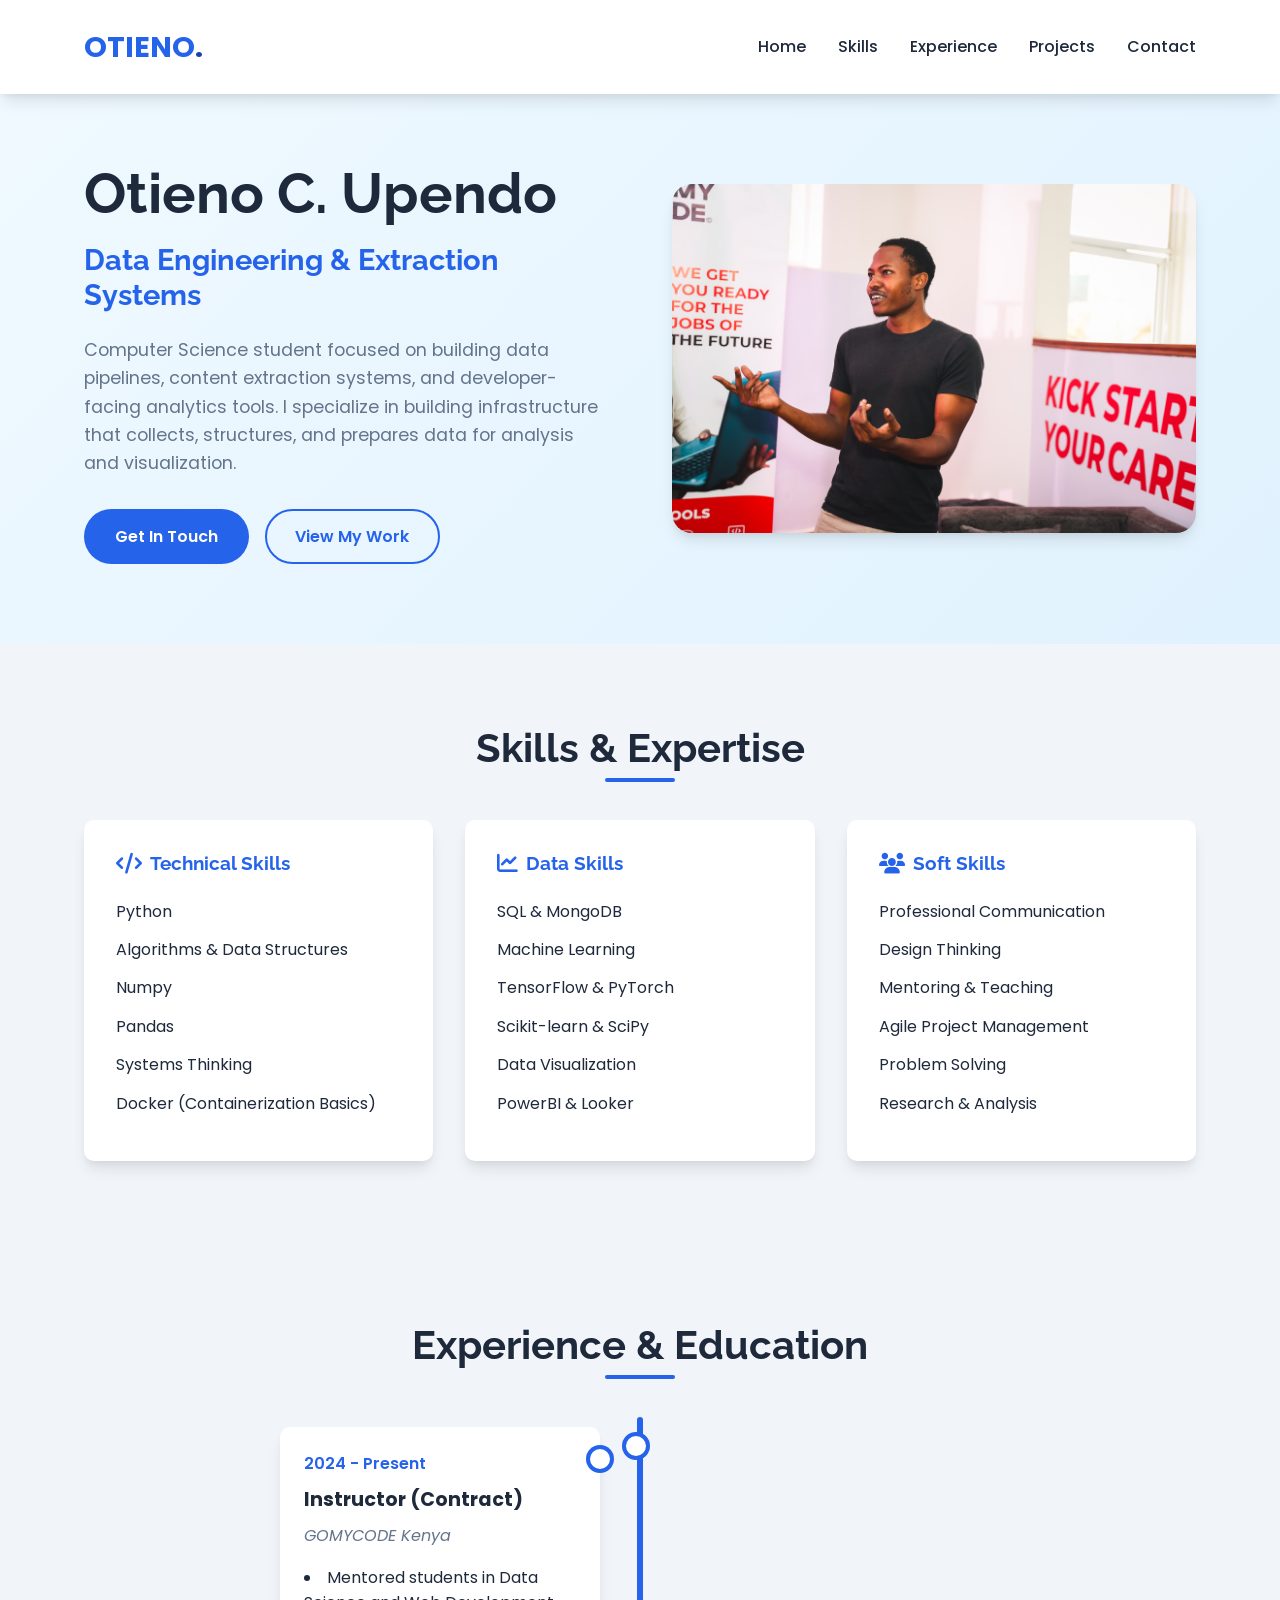
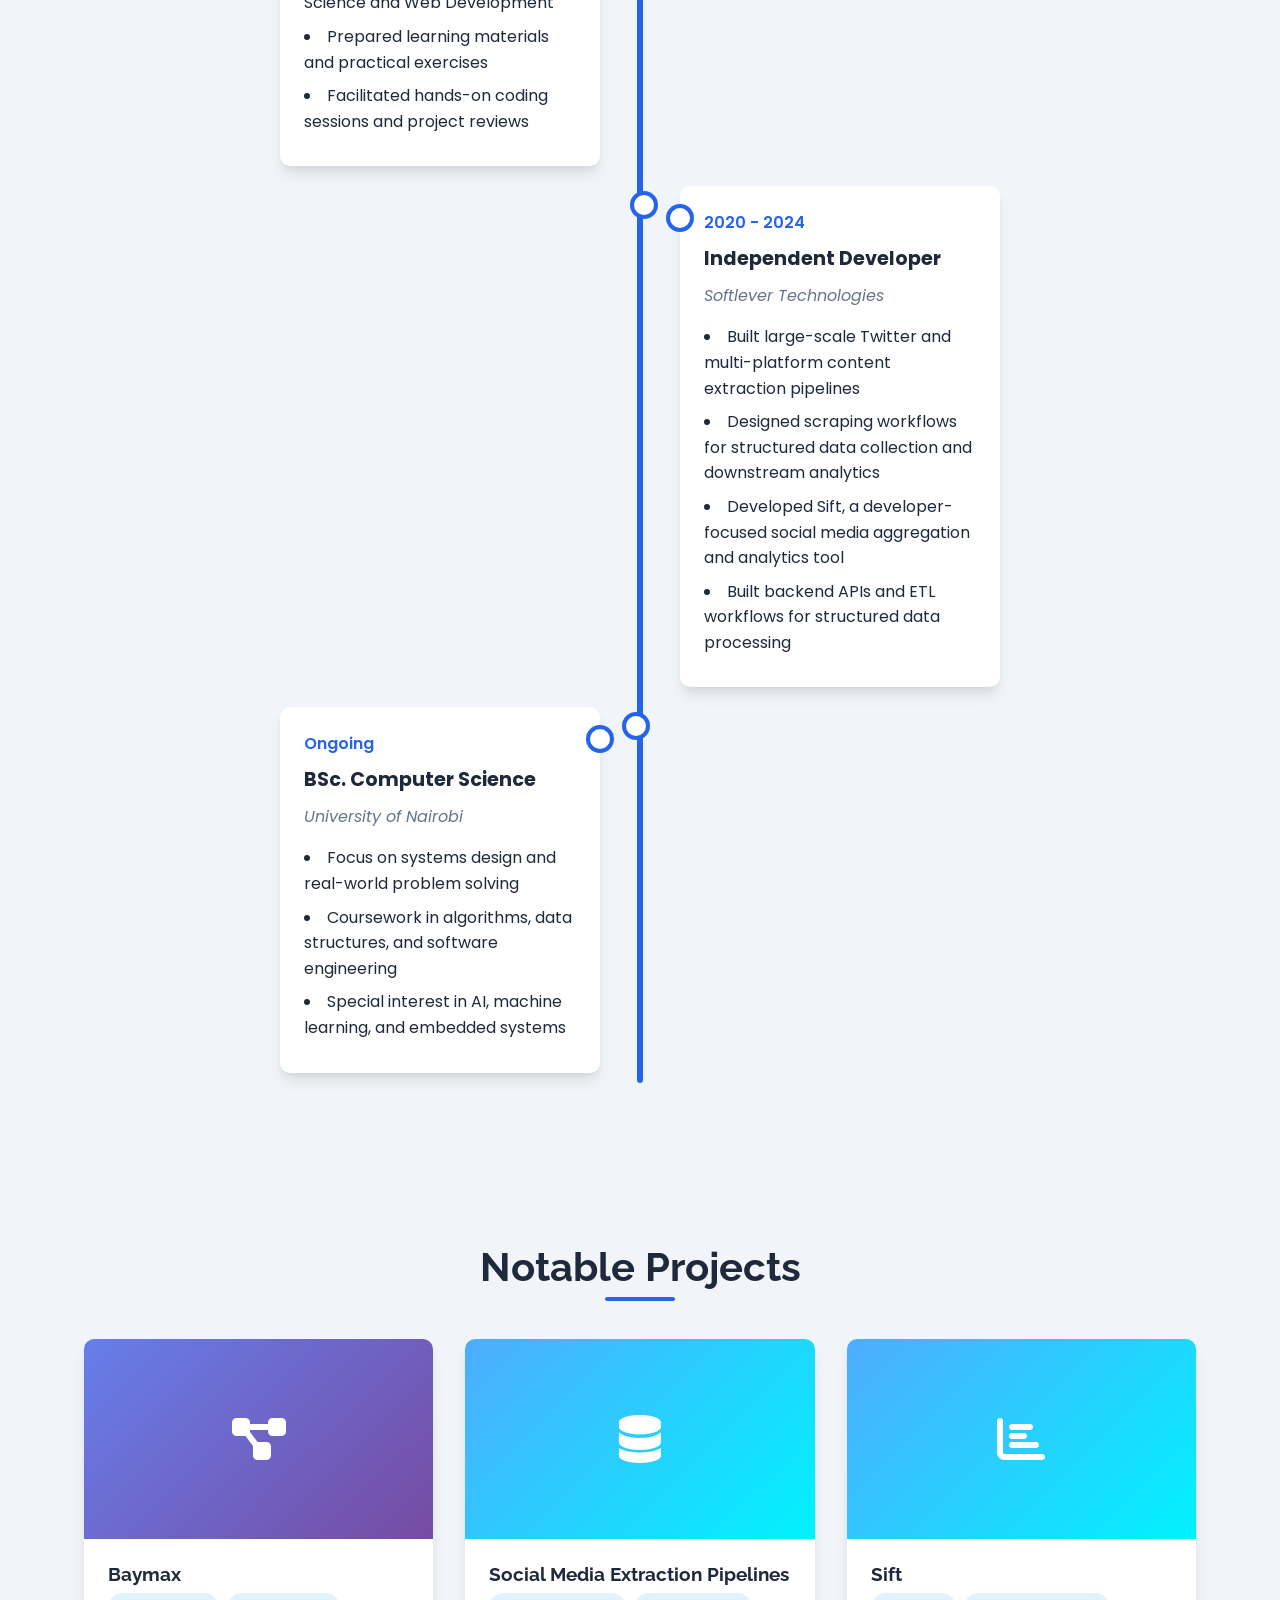
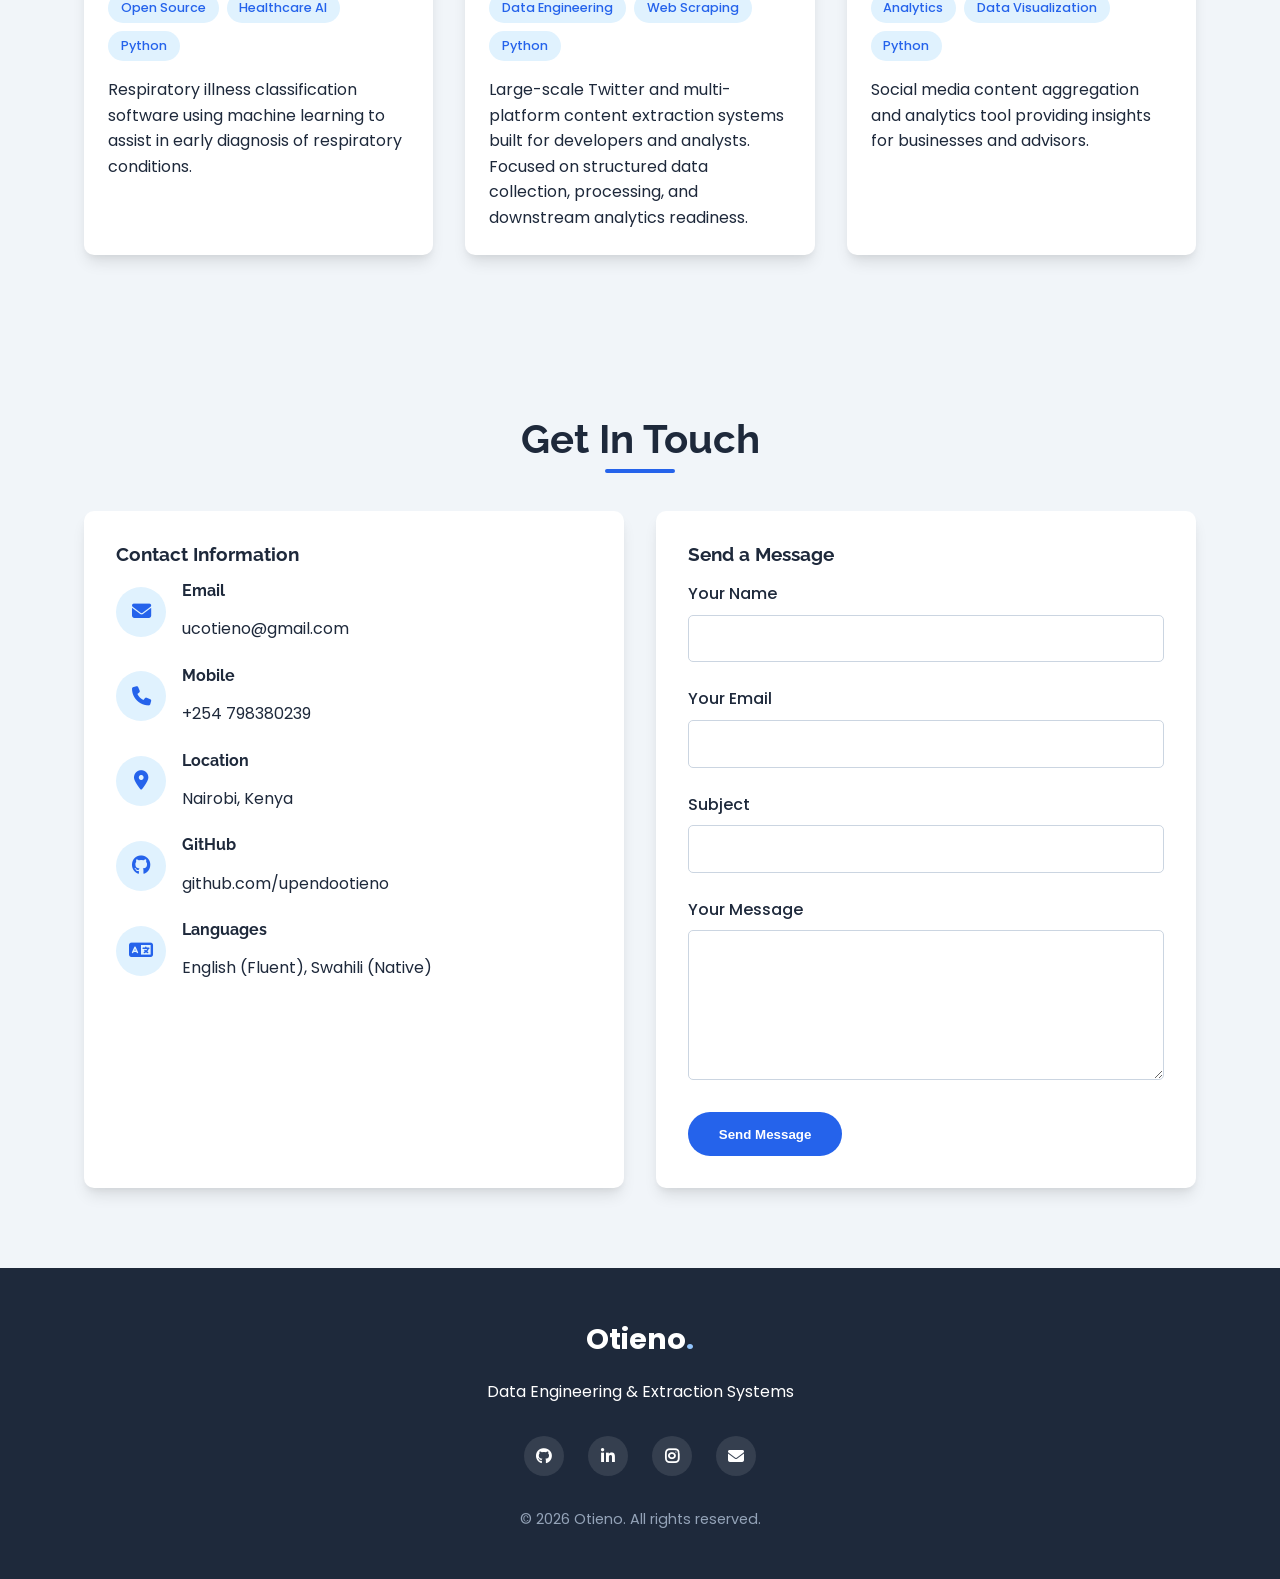
==== portfolio.html @ 55b4c1d8 "add social link, update experience" ====
<!DOCTYPE html>
<html lang="en">
<head>
    <meta charset="UTF-8">
    <meta name="viewport" content="width=device-width, initial-scale=1.0">
    <title>Otieno C. Upendo | Portfolio</title>
    <link rel="stylesheet" href="https://cdnjs.cloudflare.com/ajax/libs/font-awesome/6.4.0/css/all.min.css">
    <link href="https://fonts.googleapis.com/css2?family=Poppins:wght@300;400;500;600;700&family=Raleway:wght@400;500;700&display=swap" rel="stylesheet">
    <link rel="stylesheet" href="style.css">
</head>
<body>
    <!-- Header & Navigation -->
    <header>
        <div class="container">
            <nav>
                <div class="logo">OTIENO<span>.</span></div>
                <ul class="nav-links">
                    <li><a href="#home">Home</a></li>
                    <li><a href="#skills">Skills</a></li>
                    <li><a href="#experience">Experience</a></li>
                    <li><a href="#projects">Projects</a></li>
                    <li><a href="#contact">Contact</a></li>
                </ul>
                <button class="mobile-menu-btn">
                    <i class="fas fa-bars"></i>
                </button>
            </nav>
        </div>
    </header>

    <!-- Hero Section -->
    <section id="home" class="hero">
        <div class="container">
            <div class="hero-content">
                <div class="hero-text">
                    <h1>Otieno C. Upendo</h1>
                    <h2>Data Engineering & Extraction Systems</h2>
                    <p>
                    Computer Science student focused on building data pipelines, content extraction systems, and developer-facing analytics tools. 
                    I specialize in building infrastructure that collects, structures, and prepares data for analysis and visualization.
                    </p>
                    <div class="cta-buttons">
                        <a href="#contact" class="btn btn-primary">Get In Touch</a>
                        <a href="#projects" class="btn btn-outline">View My Work</a>
                    </div>
                </div>
                <div class="hero-image">
                    <!-- Placeholder for profile image - in a real site, you'd add your photo here -->
                    <img src="profile.jpg"/>
                </div>
                </div>
            </div>
        </div>
    </section>

    <!-- Skills Section -->
    <section id="skills" class="skills">
        <div class="container">
            <h2 class="section-title">Skills & Expertise</h2>
            <div class="skills-container">
                <div class="skill-category">
                    <h3><i class="fas fa-code"></i> Technical Skills</h3>
                    <ul class="skill-list">
                        <li>Python <div class="skill-bar"><div class="skill-progress" style="width: 95%"></div></div></li>
                        <li>Algorithms & Data Structures</li>
                        <li>Numpy</li>
                        <li>Pandas</li>
                        <li>Systems Thinking</li>
                        <li>Docker (Containerization Basics)</li>
                    </ul>
                </div>
                <div class="skill-category">
                    <h3><i class="fas fa-chart-line"></i> Data Skills</h3>
                    <ul class="skill-list">
                        <li>SQL & MongoDB <div class="skill-bar"><div class="skill-progress" style="width: 92%"></div></div></li>
                        <li>Machine Learning <div class="skill-bar"><div class="skill-progress" style="width: 88%"></div></div></li>
                        <li>TensorFlow & PyTorch <div class="skill-bar"><div class="skill-progress" style="width: 85%"></div></div></li>
                        <li>Scikit-learn & SciPy <div class="skill-bar"><div class="skill-progress" style="width: 90%"></div></div></li>
                        <li>Data Visualization <div class="skill-bar"><div class="skill-progress" style="width: 87%"></div></div></li>
                        <li>PowerBI & Looker <div class="skill-bar"><div class="skill-progress" style="width: 82%"></div></div></li>
                    </ul>
                </div>
                <div class="skill-category">
                    <h3><i class="fas fa-users"></i> Soft Skills</h3>
                    <ul class="skill-list">
                        <li>Professional Communication <div class="skill-bar"><div class="skill-progress" style="width: 95%"></div></div></li>
                        <li>Design Thinking <div class="skill-bar"><div class="skill-progress" style="width: 90%"></div></div></li>
                        <li>Mentoring & Teaching <div class="skill-bar"><div class="skill-progress" style="width: 94%"></div></div></li>
                        <li>Agile Project Management <div class="skill-bar"><div class="skill-progress" style="width: 88%"></div></div></li>
                        <li>Problem Solving <div class="skill-bar"><div class="skill-progress" style="width: 96%"></div></div></li>
                        <li>Research & Analysis <div class="skill-bar"><div class="skill-progress" style="width: 92%"></div></div></li>
                    </ul>
                </div>
            </div>
        </div>
    </section>

    <!-- Experience Section -->
    <section id="experience" class="experience">
        <div class="container">
            <h2 class="section-title">Experience & Education</h2>
            <div class="timeline">
                <div class="timeline-item">
                    <div class="timeline-content">
                        <div class="timeline-date">2024 - Present</div>
                        <div class="timeline-role">Instructor (Contract)</div>
                        <div class="timeline-company">GOMYCODE Kenya</div>
                        <ul class="timeline-description">
                            <li>Mentored students in Data Science and Web Development</li>
                            <li>Prepared learning materials and practical exercises</li>
                            <li>Facilitated hands-on coding sessions and project reviews</li>
                        </ul>
                    </div>
                </div>
                <div class="timeline-item">
                    <div class="timeline-content">
                        <div class="timeline-date">2020 - 2024</div>
                        <div class="timeline-role">Independent Developer</div>
                        <div class="timeline-company">Softlever Technologies</div>
                        <ul class="timeline-description">
                            <li>Built large-scale Twitter and multi-platform content extraction pipelines</li>
                            <li>Designed scraping workflows for structured data collection and downstream analytics</li>
                            <li>Developed Sift, a developer-focused social media aggregation and analytics tool</li>
                            <li>Built backend APIs and ETL workflows for structured data processing</li>
                        </ul>
                    </div>
                </div>
                <div class="timeline-item">
                    <div class="timeline-content">
                        <div class="timeline-date">Ongoing</div>
                        <div class="timeline-role">BSc. Computer Science</div>
                        <div class="timeline-company">University of Nairobi</div>
                        <ul class="timeline-description">
                            <li>Focus on systems design and real-world problem solving</li>
                            <li>Coursework in algorithms, data structures, and software engineering</li>
                            <li>Special interest in AI, machine learning, and embedded systems</li>
                        </ul>
                    </div>
                </div>
            </div>
        </div>
    </section>

    <!-- Projects Section -->
    <section id="projects" class="projects">
        <div class="container">
            <h2 class="section-title">Notable Projects</h2>
            <div class="projects-container">
                <div class="project-card">
                    <div class="project-image" style="background: linear-gradient(135deg, #667eea 0%, #764ba2 100%);">
                        <i class="fas fa-project-diagram"></i>
                    </div>
                    <div class="project-info">
                        <h3>Baymax</h3>
                        <div class="project-tags">
                            <span class="project-tag">Open Source</span>
                            <span class="project-tag">Healthcare AI</span>
                            <span class="project-tag">Python</span>
                        </div>
                        <p>Respiratory illness classification software using machine learning to assist in early diagnosis of respiratory conditions.</p>
                    </div>
                </div>
                <div class="project-card">
                    <div class="project-image" style="background: linear-gradient(135deg, #4facfe 0%, #00f2fe 100%);">
                        <i class="fas fa-database"></i>
                    </div>
                    <div class="project-info">
                        <h3>Social Media Extraction Pipelines</h3>
                        <div class="project-tags">
                            <span class="project-tag">Data Engineering</span>
                            <span class="project-tag">Web Scraping</span>
                            <span class="project-tag">Python</span>
                        </div>
                        <p>
                            Large-scale Twitter and multi-platform content extraction systems built for developers and analysts. 
                            Focused on structured data collection, processing, and downstream analytics readiness.
                        </p>
                    </div>
                </div>
                <div class="project-card">
                    <div class="project-image" style="background: linear-gradient(135deg, #4facfe 0%, #00f2fe 100%);">
                        <i class="fas fa-chart-bar"></i>
                    </div>
                    <div class="project-info">
                        <h3>Sift</h3>
                        <div class="project-tags">
                            <span class="project-tag">Analytics</span>
                            <span class="project-tag">Data Visualization</span>
                            <span class="project-tag">Python</span>
                        </div>
                        <p>Social media content aggregation and analytics tool providing insights for businesses and advisors.</p>
                    </div>
                </div>
            </div>
        </div>
    </section>

    <!-- Contact Section -->
    <section id="contact" class="contact">
        <div class="container">
            <h2 class="section-title">Get In Touch</h2>
            <div class="contact-container">
                <div class="contact-info">
                    <h3>Contact Information</h3>
                    <div class="contact-item">
                        <div class="contact-icon">
                            <i class="fas fa-envelope"></i>
                        </div>
                        <div>
                            <h4>Email</h4>
                            <p>ucotieno@gmail.com</p>
                        </div>
                    </div>
                    <div class="contact-item">
                        <div class="contact-icon">
                            <i class="fas fa-phone"></i>
                        </div>
                        <div>
                            <h4>Mobile</h4>
                            <p>+254 798380239</p>
                        </div>
                    </div>
                    <div class="contact-item">
                        <div class="contact-icon">
                            <i class="fas fa-map-marker-alt"></i>
                        </div>
                        <div>
                            <h4>Location</h4>
                            <p>Nairobi, Kenya</p>
                        </div>
                    </div>
                    <div class="contact-item">
                        <div class="contact-icon">
                            <i class="fab fa-github"></i>
                        </div>
                        <div>
                            <h4>GitHub</h4>
                            <p>github.com/upendootieno</p>
                        </div>
                    </div>
                    <div class="contact-item">
                        <div class="contact-icon">
                            <i class="fas fa-language"></i>
                        </div>
                        <div>
                            <h4>Languages</h4>
                            <p>English (Fluent), Swahili (Native)</p>
                        </div>
                    </div>
                </div>
                <div class="contact-form">
                    <h3>Send a Message</h3>
                    <form id="messageForm">
                        <div class="form-group">
                            <label for="name">Your Name</label>
                            <input type="text" id="name" required>
                        </div>
                        <div class="form-group">
                            <label for="email">Your Email</label>
                            <input type="email" id="email" required>
                        </div>
                        <div class="form-group">
                            <label for="subject">Subject</label>
                            <input type="text" id="subject" required>
                        </div>
                        <div class="form-group">
                            <label for="message">Your Message</label>
                            <textarea id="message" required></textarea>
                        </div>
                        <button type="submit" class="btn btn-primary">Send Message</button>
                    </form>
                </div>
            </div>
        </div>
    </section>

    <!-- Footer -->
    <footer>
        <div class="container">
            <div class="logo" style="color: white; margin-bottom: 1rem;">Otieno<span style="color: #93c5fd;">.</span></div>
            <p>Data Engineering & Extraction Systems</p>
            <div class="social-links">
                <a href="https://github.com/upendootieno" target="_blank"><i class="fab fa-github"></i></a>
                <a href="https://linkedin.com/in/ucotieno" target="_blank"><i class="fab fa-linkedin-in"></i></a>
                <a href="https://instagram.com/upotieno/" target="_blank"><i class="fas fa-brands fa-instagram"></i></a>
                <a href="mailto:ucotieno@gmail.com"><i class="fas fa-envelope"></i></a>
            </div>
            <p class="copyright">&copy; 2026 Otieno. All rights reserved.</p>
        </div>
    </footer>

    <script>
        // Mobile menu toggle
        const mobileMenuBtn = document.querySelector('.mobile-menu-btn');
        const navLinks = document.querySelector('.nav-links');
        
        mobileMenuBtn.addEventListener('click', () => {
            navLinks.classList.toggle('active');
            mobileMenuBtn.innerHTML = navLinks.classList.contains('active') 
                ? '<i class="fas fa-times"></i>' 
                : '<i class="fas fa-bars"></i>';
        });
        
        // Close mobile menu when clicking on a link
        document.querySelectorAll('.nav-links a').forEach(link => {
            link.addEventListener('click', () => {
                navLinks.classList.remove('active');
                mobileMenuBtn.innerHTML = '<i class="fas fa-bars"></i>';
            });
        });
        
        // Form submission handling
        const messageForm = document.getElementById('messageForm');
        messageForm.addEventListener('submit', function(e) {
            e.preventDefault();
            
            // Get form values
            const name = document.getElementById('name').value;
            const email = document.getElementById('email').value;
            const subject = document.getElementById('subject').value;
            const message = document.getElementById('message').value;
            
            // In a real implementation, you would send this data to a server
            // For demo purposes, we'll just show an alert
            alert(`Thank you, ${name}! Your message has been received. I'll get back to you at ${email} as soon as possible.`);
            
            // Reset form
            messageForm.reset();
        });
        
        // Smooth scrolling for anchor links
        document.querySelectorAll('a[href^="#"]').forEach(anchor => {
            anchor.addEventListener('click', function(e) {
                e.preventDefault();
                
                const targetId = this.getAttribute('href');
                if(targetId === '#') return;
                
                const targetElement = document.querySelector(targetId);
                if(targetElement) {
                    window.scrollTo({
                        top: targetElement.offsetTop - 80,
                        behavior: 'smooth'
                    });
                }
            });
        });
        
        // Add active class to nav links based on scroll position
        window.addEventListener('scroll', () => {
            const sections = document.querySelectorAll('section');
            const navLinks = document.querySelectorAll('.nav-links a');
            
            let current = '';
            sections.forEach(section => {
                const sectionTop = section.offsetTop;
                const sectionHeight = section.clientHeight;
                if(scrollY >= (sectionTop - 100)) {
                    current = section.getAttribute('id');
                }
            });
            
            navLinks.forEach(link => {
                link.classList.remove('active');
                if(link.getAttribute('href') === `#${current}`) {
                    link.classList.add('active');
                }
            });
        });
        
        // Skill bars animation on scroll
        const skillBars = document.querySelectorAll('.skill-progress');
        
        const animateSkillBars = () => {
            skillBars.forEach(bar => {
                const width = bar.style.width;
                bar.style.width = '0';
                
                setTimeout(() => {
                    bar.style.transition = 'width 1.5s ease-in-out';
                    bar.style.width = width;
                }, 200);
            });
        };
        
        // Intersection Observer for skill bars animation
        const skillsSection = document.querySelector('.skills');
        const observerOptions = {
            threshold: 0.3
        };
        
        const observer = new IntersectionObserver((entries) => {
            entries.forEach(entry => {
                if(entry.isIntersecting) {
                    animateSkillBars();
                    observer.unobserve(entry.target);
                }
            });
        }, observerOptions);
        
        if(skillsSection) {
            observer.observe(skillsSection);
        }
    </script>
</body>
</html>
---- style.css ----
:root {
            --primary-color: #2563eb;
            --secondary-color: #1e40af;
            --accent-color: #3b82f6;
            --dark-color: #1e293b;
            --light-color: #f8fafc;
            --gray-color: #64748b;
            --success-color: #10b981;
            --shadow: 0 10px 15px -3px rgba(0, 0, 0, 0.1), 0 4px 6px -2px rgba(0, 0, 0, 0.05);
            --transition: all 0.3s ease;
        }
        
        * {
            margin: 0;
            padding: 0;
            box-sizing: border-box;
        }
        
        html {
            scroll-behavior: smooth;
        }
        
        body {
            font-family: 'Poppins', sans-serif;
            line-height: 1.6;
            color: var(--dark-color);
            background-color: #f1f5f9;
        }
        
        h1, h2, h3, h4 {
            font-family: 'Raleway', sans-serif;
            font-weight: 700;
            line-height: 1.2;
            margin-bottom: 1rem;
        }
        
        .container {
            width: 90%;
            max-width: 1200px;
            margin: 0 auto;
            padding: 0 20px;
        }
        
        /* Header & Navigation */
        header {
            background-color: white;
            box-shadow: var(--shadow);
            position: fixed;
            width: 100%;
            top: 0;
            z-index: 1000;
        }
        
        nav {
            display: flex;
            justify-content: space-between;
            align-items: center;
            padding: 1.5rem 0;
        }
        
        .logo {
            font-size: 1.8rem;
            font-weight: 700;
            color: var(--primary-color);
        }
        
        .logo span {
            color: var(--secondary-color);
        }
        
        .nav-links {
            display: flex;
            list-style: none;
        }
        
        .nav-links li {
            margin-left: 2rem;
        }
        
        .nav-links a {
            text-decoration: none;
            color: var(--dark-color);
            font-weight: 500;
            transition: var(--transition);
            position: relative;
        }
        
        .nav-links a:hover {
            color: var(--primary-color);
        }
        
        .nav-links a::after {
            content: '';
            position: absolute;
            width: 0;
            height: 2px;
            background: var(--primary-color);
            left: 0;
            bottom: -5px;
            transition: var(--transition);
        }
        
        .nav-links a:hover::after {
            width: 100%;
        }
        
        .mobile-menu-btn {
            display: none;
            font-size: 1.5rem;
            background: none;
            border: none;
            color: var(--dark-color);
            cursor: pointer;
        }
        
        /* Hero Section */
        .hero {
            padding: 10rem 0 5rem;
            background: linear-gradient(135deg, #f0f9ff 0%, #e0f2fe 100%);
            overflow: hidden;
        }
        
        .hero-content {
            display: grid;
            grid-template-columns: 1fr 1fr;
            gap: 4rem;
            align-items: center;
        }
        
        .hero-text h1 {
            font-size: 3.5rem;
            margin-bottom: 1rem;
            color: var(--dark-color);
        }
        
        .hero-text h2 {
            font-size: 1.8rem;
            color: var(--primary-color);
            margin-bottom: 1.5rem;
        }
        
        .hero-text p {
            font-size: 1.1rem;
            color: var(--gray-color);
            margin-bottom: 2rem;
        }
        
        .hero-image {
            position: relative;
        }
        
        .hero-image img {
            width: 100%;
            border-radius: 20px;
            box-shadow: var(--shadow);
        }
        
        .cta-buttons {
            display: flex;
            gap: 1rem;
            margin-top: 2rem;
        }
        
        .btn {
            display: inline-block;
            padding: 0.8rem 1.8rem;
            border-radius: 50px;
            font-weight: 600;
            text-decoration: none;
            transition: var(--transition);
            border: 2px solid transparent;
            cursor: pointer;
        }
        
        .btn-primary {
            background-color: var(--primary-color);
            color: white;
        }
        
        .btn-primary:hover {
            background-color: var(--secondary-color);
            transform: translateY(-3px);
            box-shadow: var(--shadow);
        }
        
        .btn-outline {
            background-color: transparent;
            color: var(--primary-color);
            border-color: var(--primary-color);
        }
        
        .btn-outline:hover {
            background-color: var(--primary-color);
            color: white;
            transform: translateY(-3px);
            box-shadow: var(--shadow);
        }
        
        /* Sections */
        section {
            padding: 5rem 0;
        }
        
        .section-title {
            text-align: center;
            margin-bottom: 3rem;
            font-size: 2.5rem;
            color: var(--dark-color);
            position: relative;
        }
        
        .section-title::after {
            content: '';
            position: absolute;
            width: 70px;
            height: 4px;
            background: var(--primary-color);
            bottom: -10px;
            left: 50%;
            transform: translateX(-50%);
            border-radius: 2px;
        }
        
        /* Skills Section */
        .skills-container {
            display: grid;
            grid-template-columns: repeat(auto-fill, minmax(300px, 1fr));
            gap: 2rem;
        }
        
        .skill-category {
            background-color: white;
            border-radius: 10px;
            padding: 2rem;
            box-shadow: var(--shadow);
            transition: var(--transition);
        }
        
        .skill-category:hover {
            transform: translateY(-10px);
        }
        
        .skill-category h3 {
            color: var(--primary-color);
            margin-bottom: 1.5rem;
            display: flex;
            align-items: center;
            gap: 0.5rem;
        }
        
        .skill-category h3 i {
            font-size: 1.3rem;
        }
        
        .skill-list {
            list-style: none;
        }
        
        .skill-list li {
            margin-bottom: 0.8rem;
            display: flex;
            align-items: center;
            gap: 0.5rem;
        }
        
        .skill-list li i {
            color: var(--success-color);
        }
        
        .skill-bar {
            height: 8px;
            background-color: #e2e8f0;
            border-radius: 4px;
            margin-top: 0.3rem;
            overflow: hidden;
        }
        
        .skill-progress {
            height: 100%;
            background-color: var(--primary-color);
            border-radius: 4px;
        }
        
        /* Experience & Education */
        .timeline {
            position: relative;
            max-width: 800px;
            margin: 0 auto;
        }
        
        .timeline::after {
            content: '';
            position: absolute;
            width: 6px;
            background-color: var(--primary-color);
            top: 0;
            bottom: 0;
            left: 50%;
            margin-left: -3px;
            border-radius: 3px;
        }
        
        .timeline-item {
            padding: 10px 40px;
            position: relative;
            width: 50%;
            box-sizing: border-box;
        }
        
        .timeline-item:nth-child(odd) {
            left: 0;
        }
        
        .timeline-item:nth-child(even) {
            left: 50%;
        }
        
        .timeline-content {
            padding: 1.5rem;
            background-color: white;
            border-radius: 10px;
            box-shadow: var(--shadow);
            position: relative;
        }
        
        .timeline-content::after {
            content: '';
            position: absolute;
            width: 20px;
            height: 20px;
            right: -10px;
            background-color: white;
            top: 22px;
            border-radius: 50%;
            z-index: 1;
            box-shadow: 0 0 0 4px var(--primary-color);
        }
        
        .timeline-item:nth-child(even) .timeline-content::after {
            left: -10px;
            right: auto;
        }
        
        .timeline-item::after {
            content: '';
            position: absolute;
            width: 20px;
            height: 20px;
            background-color: white;
            border: 4px solid var(--primary-color);
            border-radius: 50%;
            top: 15px;
            z-index: 1;
        }
        
        .timeline-item:nth-child(odd)::after {
            right: -10px;
        }
        
        .timeline-item:nth-child(even)::after {
            left: -10px;
        }
        
        .timeline-date {
            font-weight: 600;
            color: var(--primary-color);
            margin-bottom: 0.5rem;
        }
        
        .timeline-role {
            font-weight: 700;
            font-size: 1.2rem;
            margin-bottom: 0.5rem;
        }
        
        .timeline-company {
            color: var(--gray-color);
            margin-bottom: 1rem;
            font-style: italic;
        }
        
        .timeline-description {
            list-style-position: inside;
        }
        
        .timeline-description li {
            margin-bottom: 0.5rem;
        }
        
        /* Projects Section */
        .projects-container {
            display: grid;
            grid-template-columns: repeat(auto-fill, minmax(300px, 1fr));
            gap: 2rem;
        }
        
        .project-card {
            background-color: white;
            border-radius: 10px;
            overflow: hidden;
            box-shadow: var(--shadow);
            transition: var(--transition);
        }
        
        .project-card:hover {
            transform: translateY(-10px);
        }
        
        .project-image {
            height: 200px;
            background-color: var(--primary-color);
            display: flex;
            align-items: center;
            justify-content: center;
            color: white;
            font-size: 3rem;
        }
        
        .project-info {
            padding: 1.5rem;
        }
        
        .project-info h3 {
            color: var(--dark-color);
            margin-bottom: 0.5rem;
        }
        
        .project-tags {
            display: flex;
            flex-wrap: wrap;
            gap: 0.5rem;
            margin-bottom: 1rem;
        }
        
        .project-tag {
            background-color: #e0f2fe;
            color: var(--primary-color);
            padding: 0.3rem 0.8rem;
            border-radius: 20px;
            font-size: 0.8rem;
            font-weight: 500;
        }
        
        /* Contact Section */
        .contact-container {
            display: grid;
            grid-template-columns: repeat(auto-fit, minmax(250px, 1fr));
            gap: 2rem;
        }
        
        .contact-info {
            background-color: white;
            border-radius: 10px;
            padding: 2rem;
            box-shadow: var(--shadow);
        }
        
        .contact-item {
            display: flex;
            align-items: center;
            gap: 1rem;
            margin-bottom: 1.5rem;
        }
        
        .contact-icon {
            width: 50px;
            height: 50px;
            background-color: #e0f2fe;
            border-radius: 50%;
            display: flex;
            align-items: center;
            justify-content: center;
            color: var(--primary-color);
            font-size: 1.2rem;
        }
        
        .contact-form {
            background-color: white;
            border-radius: 10px;
            padding: 2rem;
            box-shadow: var(--shadow);
        }
        
        .form-group {
            margin-bottom: 1.5rem;
        }
        
        .form-group label {
            display: block;
            margin-bottom: 0.5rem;
            font-weight: 500;
        }
        
        .form-group input, .form-group textarea {
            width: 100%;
            padding: 0.8rem;
            border: 1px solid #cbd5e1;
            border-radius: 5px;
            font-family: 'Poppins', sans-serif;
        }
        
        .form-group textarea {
            min-height: 150px;
            resize: vertical;
        }
        
        /* Footer */
        footer {
            background-color: var(--dark-color);
            color: white;
            padding: 3rem 0;
            text-align: center;
        }
        
        .social-links {
            display: flex;
            justify-content: center;
            gap: 1.5rem;
            margin: 2rem 0;
        }
        
        .social-links a {
            display: flex;
            align-items: center;
            justify-content: center;
            width: 40px;
            height: 40px;
            background-color: rgba(255, 255, 255, 0.1);
            border-radius: 50%;
            color: white;
            text-decoration: none;
            transition: var(--transition);
        }
        
        .social-links a:hover {
            background-color: var(--primary-color);
            transform: translateY(-3px);
        }
        
        .copyright {
            color: #94a3b8;
            font-size: 0.9rem;
        }
        
        /* Responsive Design */
        @media (max-width: 992px) {
            .hero-content {
                grid-template-columns: 1fr;
                text-align: center;
            }
            
            .hero-text h1 {
                font-size: 2.8rem;
            }
            
            .timeline::after {
                left: 31px;
            }
            
            .timeline-item {
                width: 100%;
                padding-left: 70px;
                padding-right: 25px;
            }
            
            .timeline-item:nth-child(even) {
                left: 0;
            }
            
            .timeline-item::after {
                left: 20px;
            }
            
            .timeline-item:nth-child(odd)::after, 
            .timeline-item:nth-child(even)::after {
                left: 20px;
            }
            
            .timeline-content::after {
                left: -10px;
                right: auto;
            }
        }
        
        @media (max-width: 768px) {
            .nav-links {
                position: fixed;
                top: 70px;
                left: -100%;
                width: 100%;
                flex-direction: column;
                background-color: white;
                text-align: center;
                transition: var(--transition);
                box-shadow: var(--shadow);
                padding: 2rem 0;
            }
            
            .nav-links.active {
                left: 0;
            }
            
            .nav-links li {
                margin: 1rem 0;
            }
            
            .mobile-menu-btn {
                display: block;
            }
            
            .hero-text h1 {
                font-size: 2.2rem;
            }
            
            .hero-text h2 {
                font-size: 1.5rem;
            }
            
            .section-title {
                font-size: 2rem;
            }
            
            .cta-buttons {
                flex-direction: column;
                align-items: center;
            }
            
            .btn {
                width: 100%;
                max-width: 250px;
                text-align: center;
            }
        }
        
        @media (max-width: 576px) {
            .hero {
                padding: 8rem 0 3rem;
            }
            
            section {
                padding: 3rem 0;
            }
        }
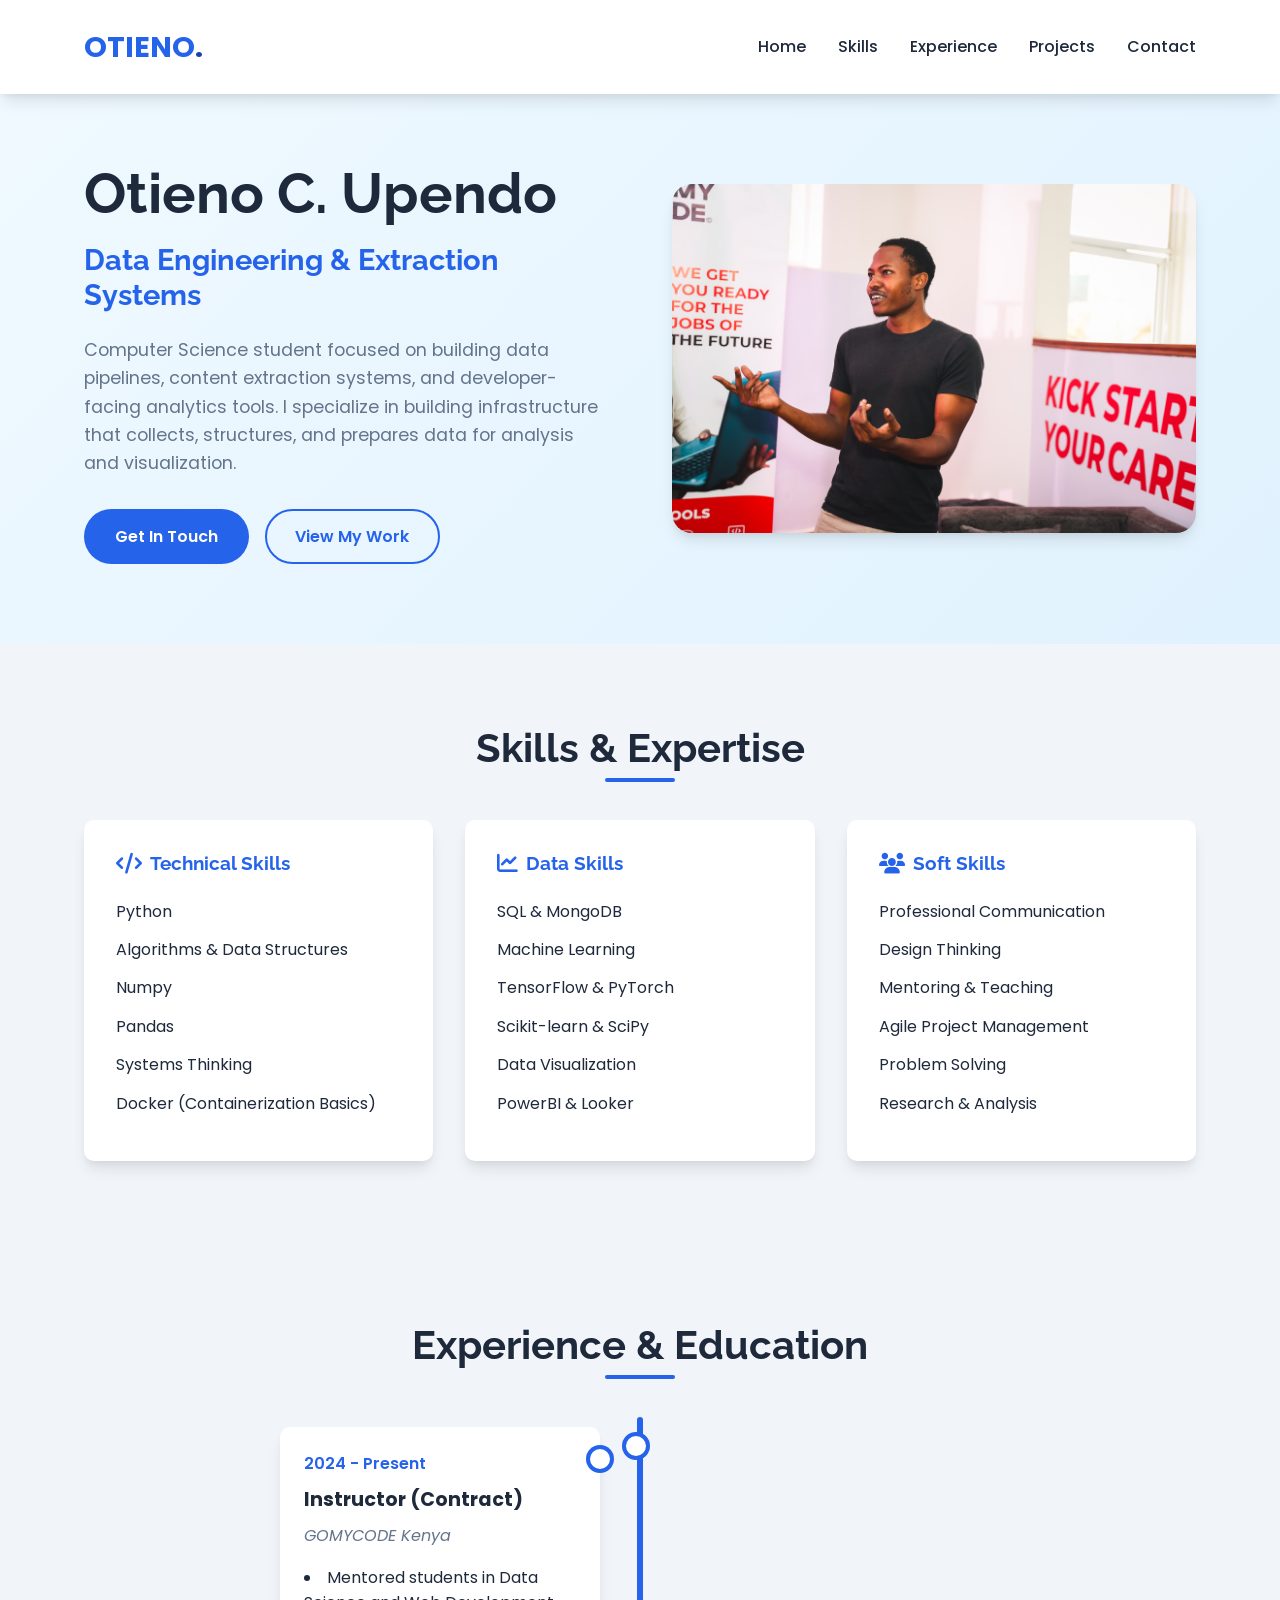
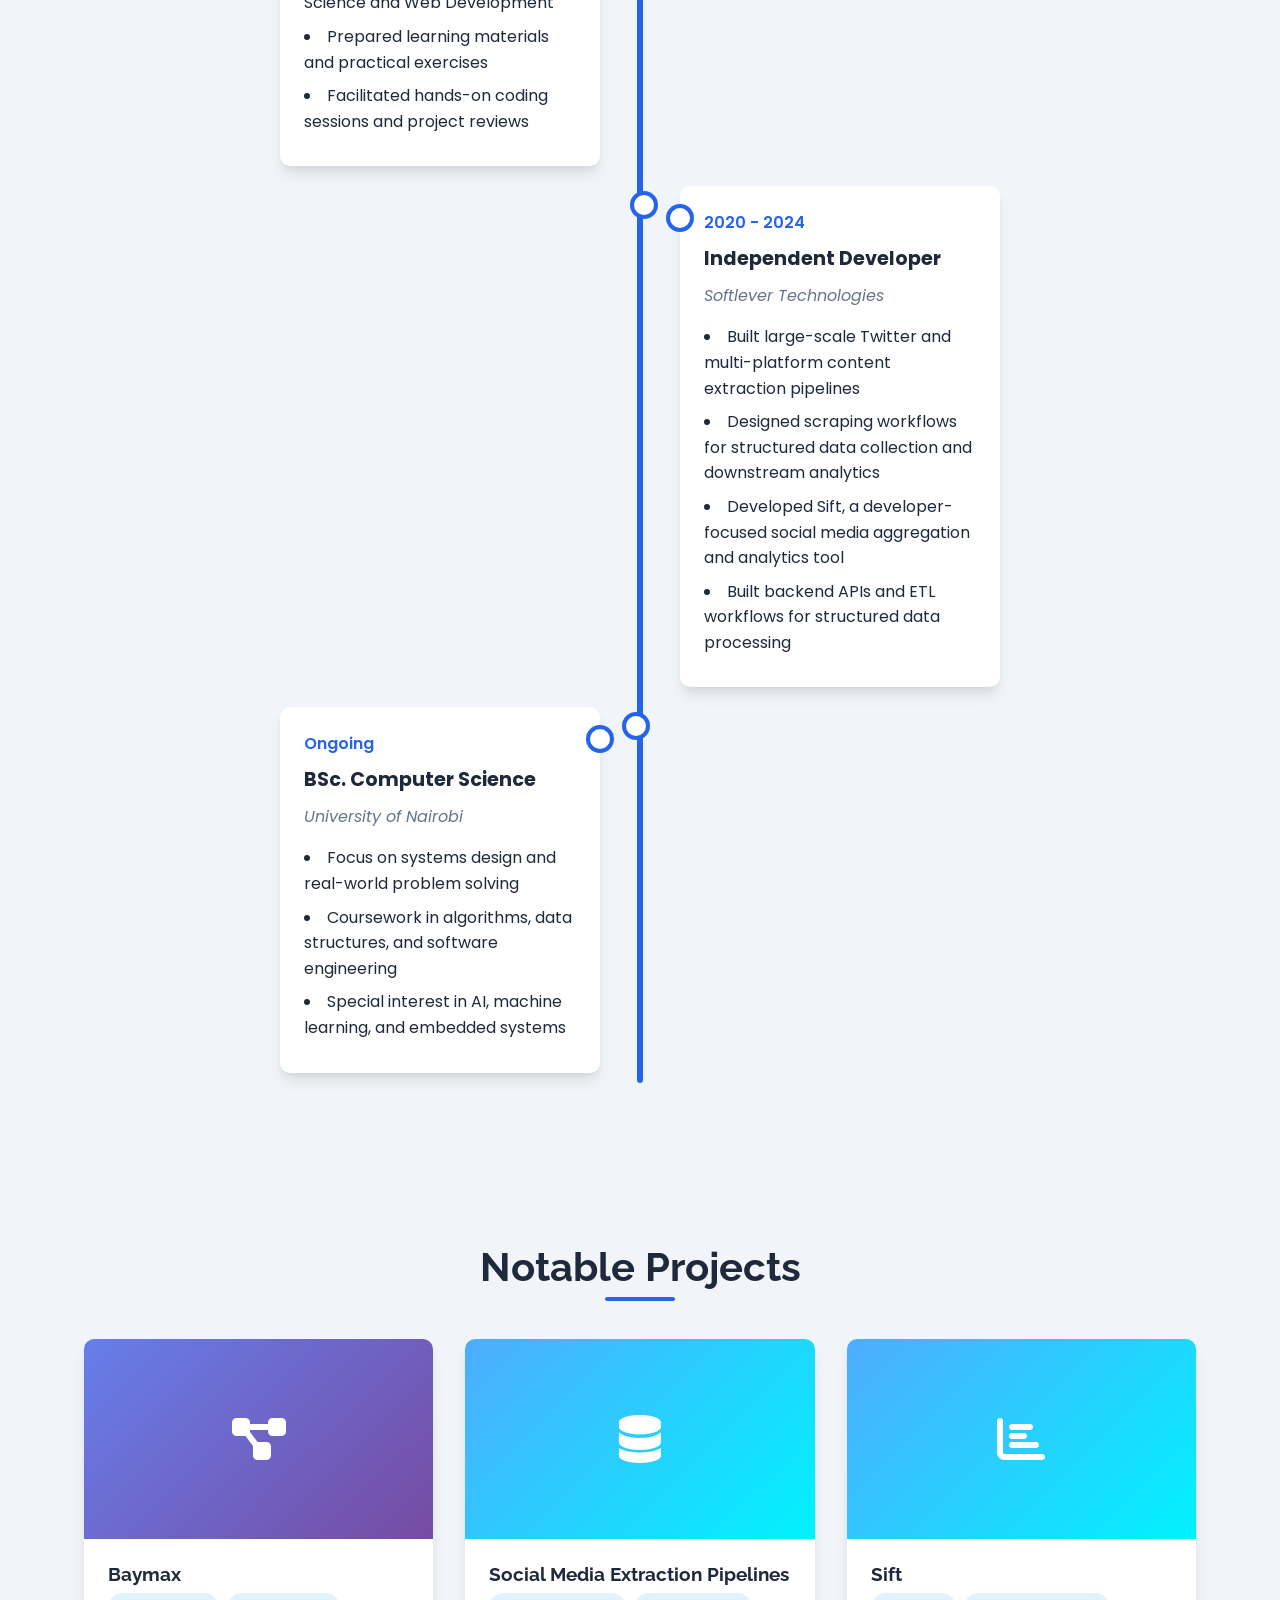
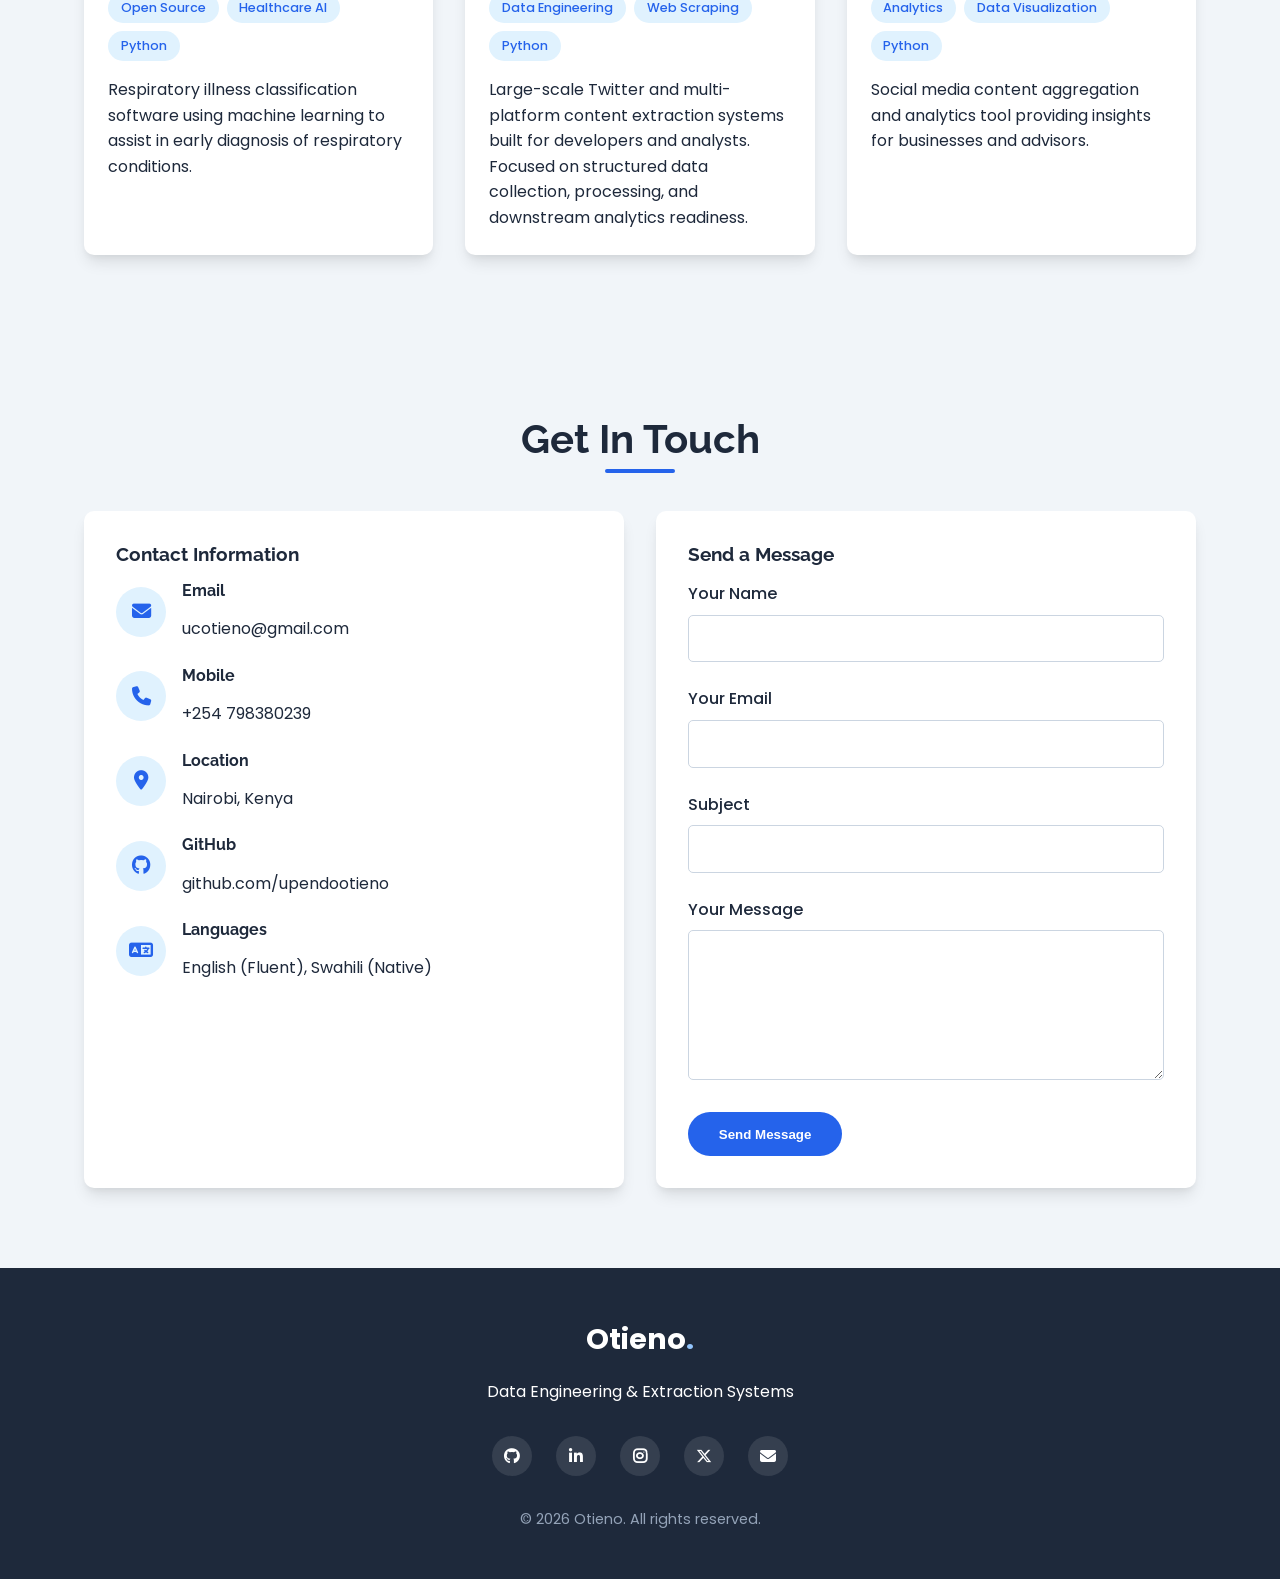
==== commit 13471720: "add X icon" ====
--- a/portfolio.html
+++ b/portfolio.html
@@ -283,6 +283,7 @@
                 <a href="https://github.com/upendootieno" target="_blank"><i class="fab fa-github"></i></a>
                 <a href="https://linkedin.com/in/ucotieno" target="_blank"><i class="fab fa-linkedin-in"></i></a>
                 <a href="https://instagram.com/upotieno/" target="_blank"><i class="fas fa-brands fa-instagram"></i></a>
+                <a href="https://x.com/ucotieno" target="_blank"><i class="fa-brands fa-x-twitter"></i></a>
                 <a href="mailto:ucotieno@gmail.com"><i class="fas fa-envelope"></i></a>
             </div>
             <p class="copyright">&copy; 2026 Otieno. All rights reserved.</p>
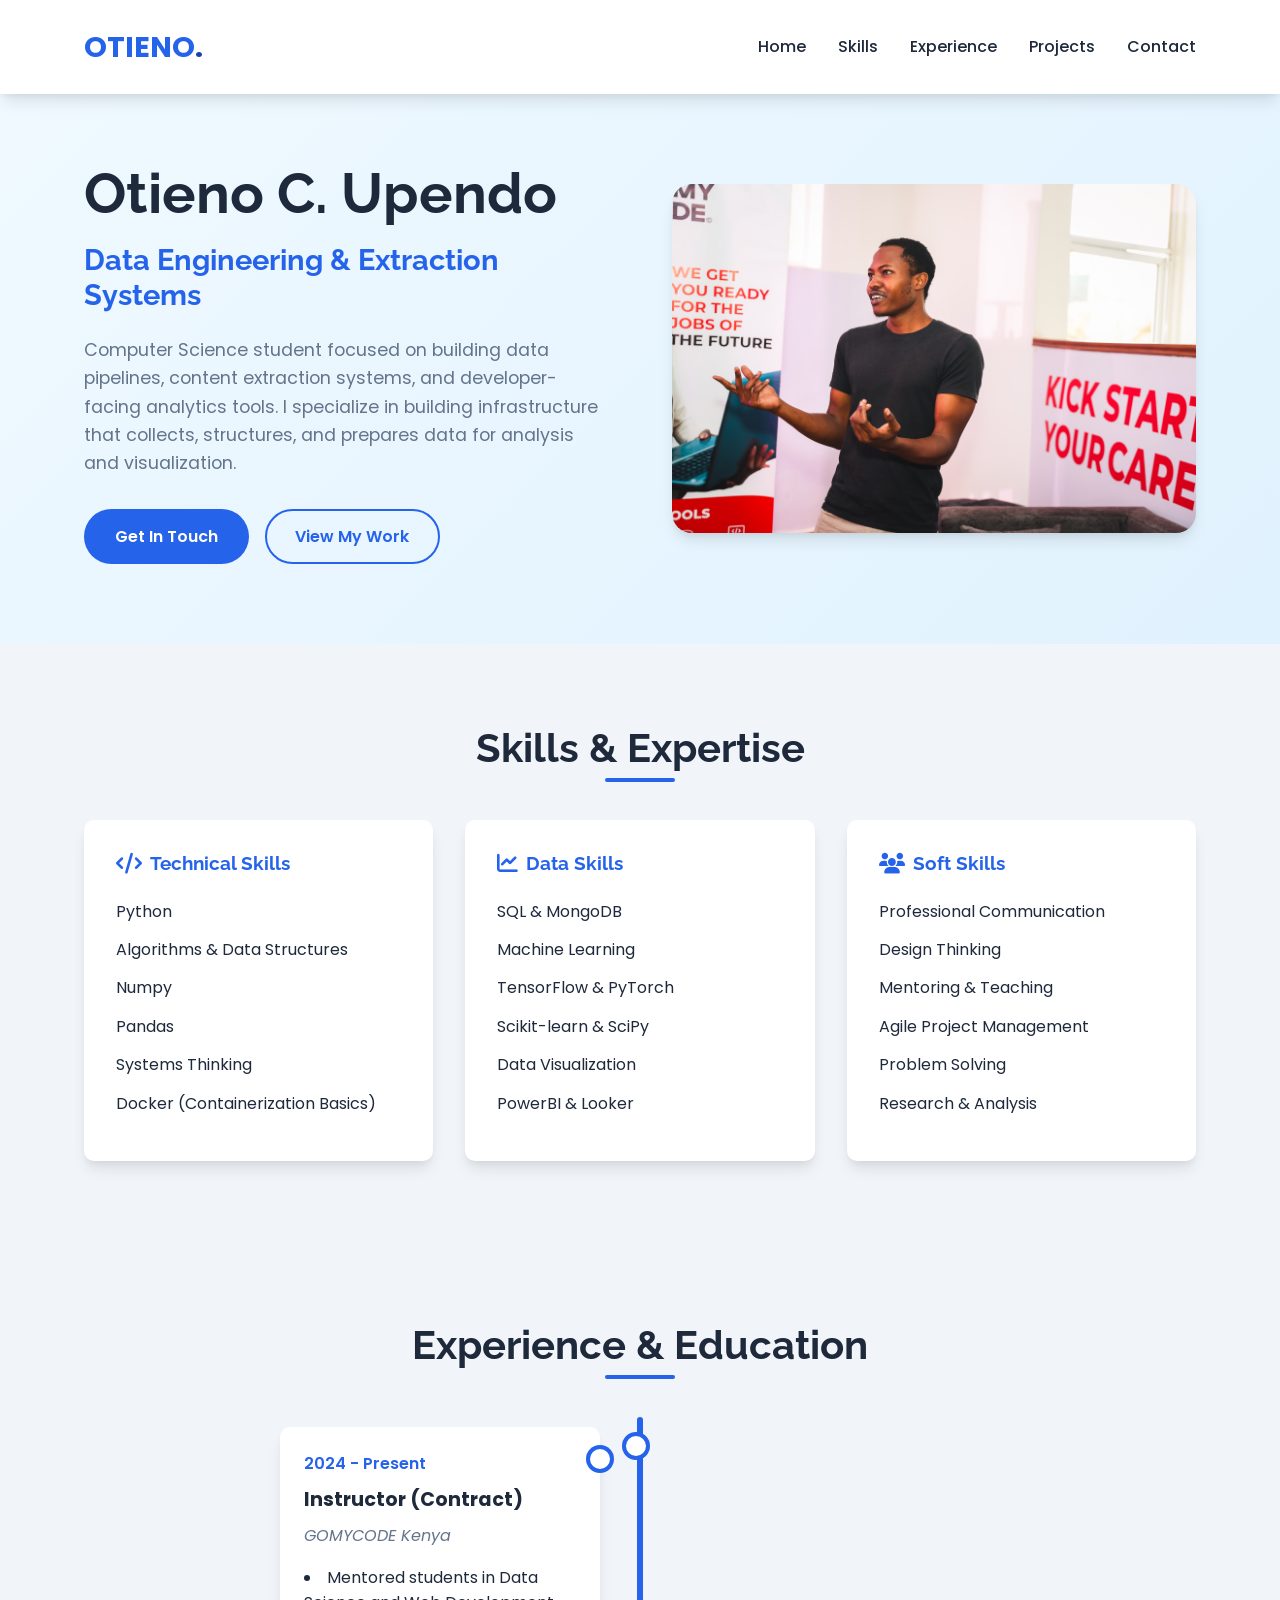
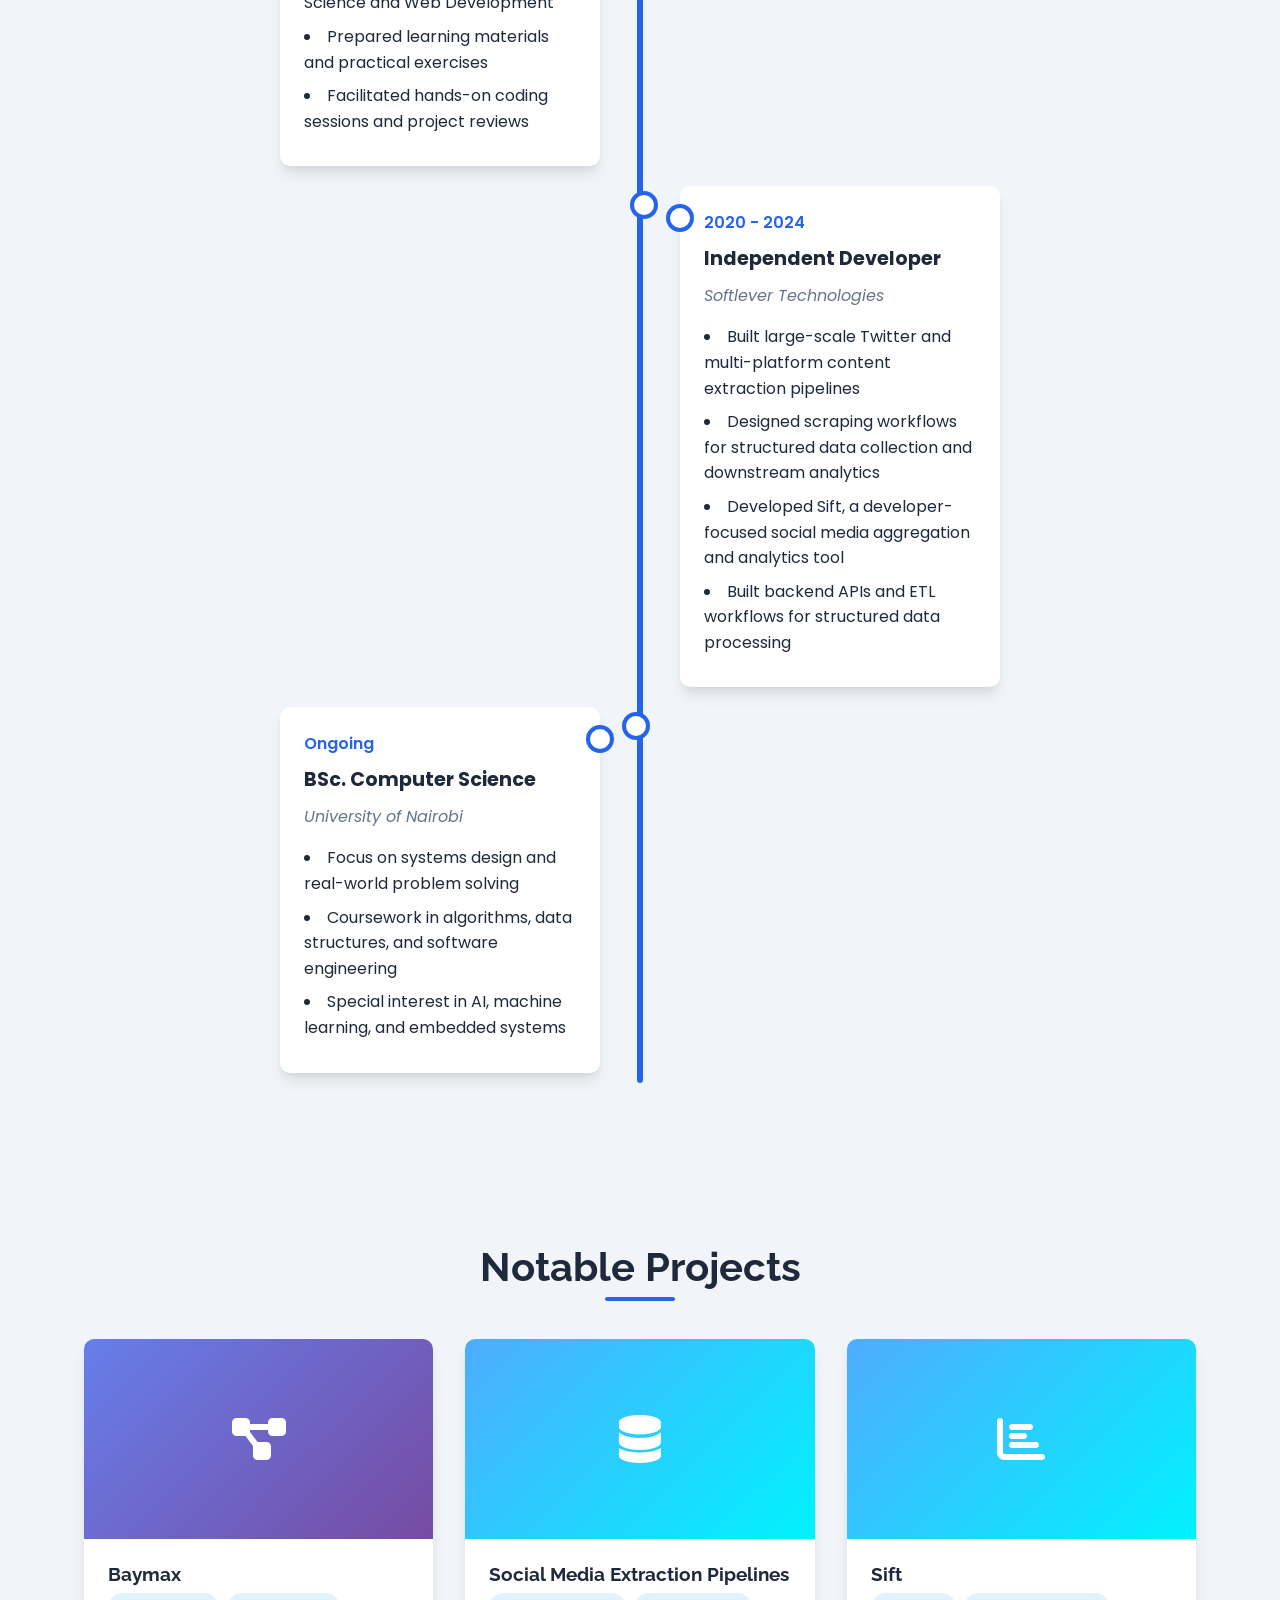
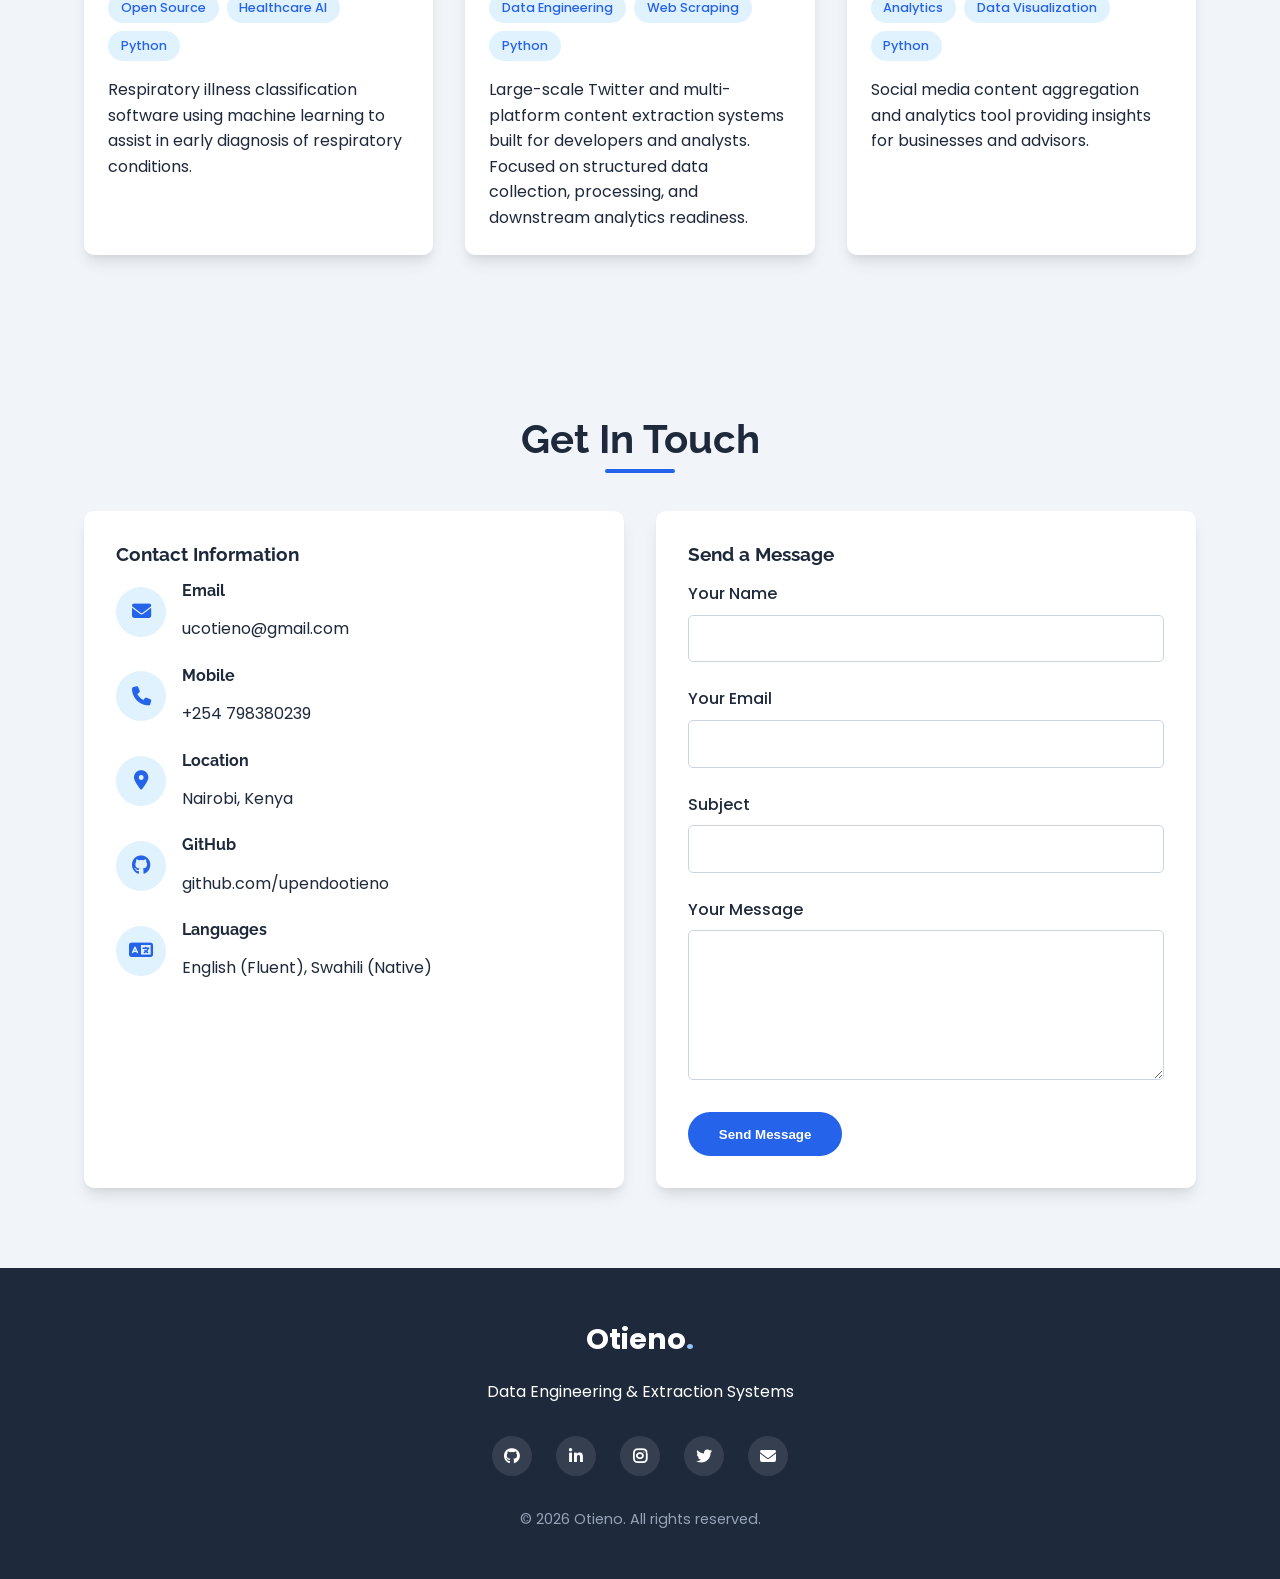
==== commit 73ded4f3: "add working twitter icon" ====
--- a/portfolio.html
+++ b/portfolio.html
@@ -283,7 +283,7 @@
                 <a href="https://github.com/upendootieno" target="_blank"><i class="fab fa-github"></i></a>
                 <a href="https://linkedin.com/in/ucotieno" target="_blank"><i class="fab fa-linkedin-in"></i></a>
                 <a href="https://instagram.com/upotieno/" target="_blank"><i class="fas fa-brands fa-instagram"></i></a>
-                <a href="https://x.com/ucotieno" target="_blank"><i class="fa-brands fa-x-twitter"></i></a>
+                <a href="https://x.com/ucotieno" target="_blank"><i class="fa-brands fa-twitter"></i></a>
                 <a href="mailto:ucotieno@gmail.com"><i class="fas fa-envelope"></i></a>
             </div>
             <p class="copyright">&copy; 2026 Otieno. All rights reserved.</p>
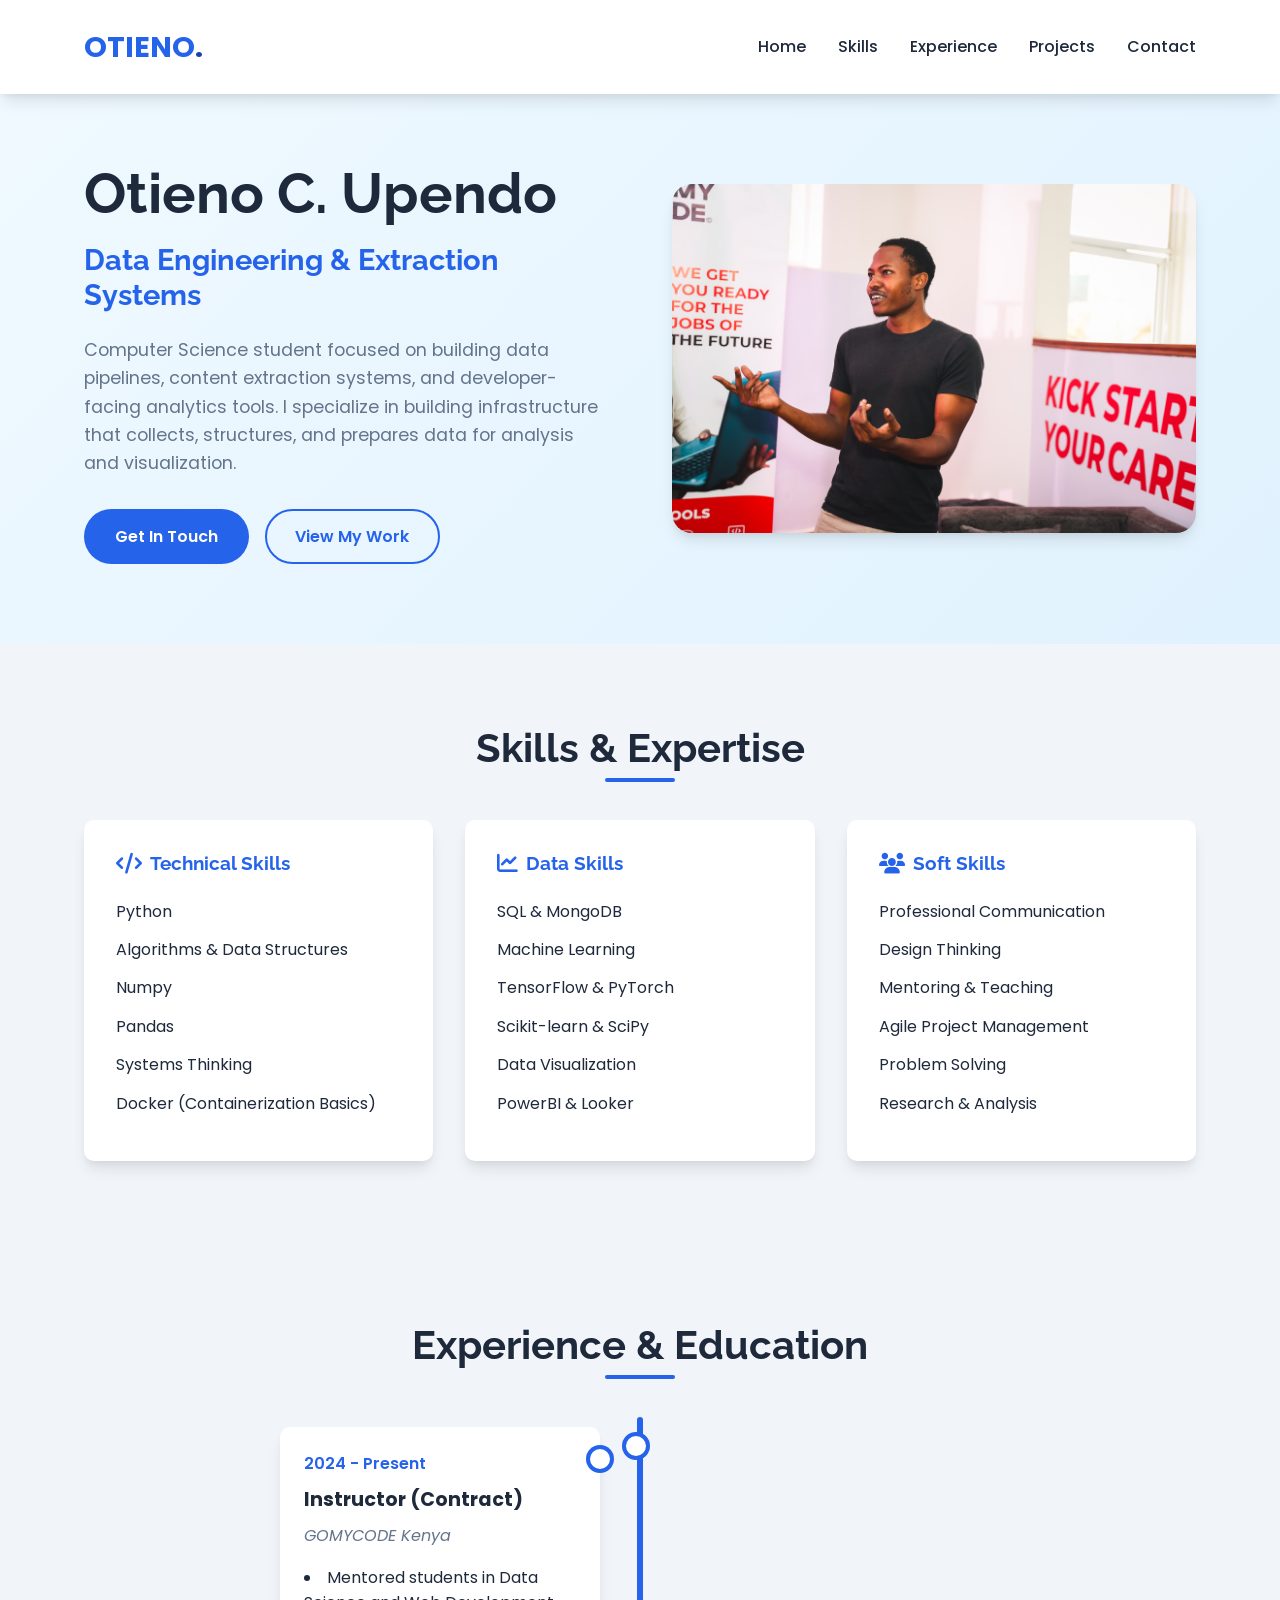
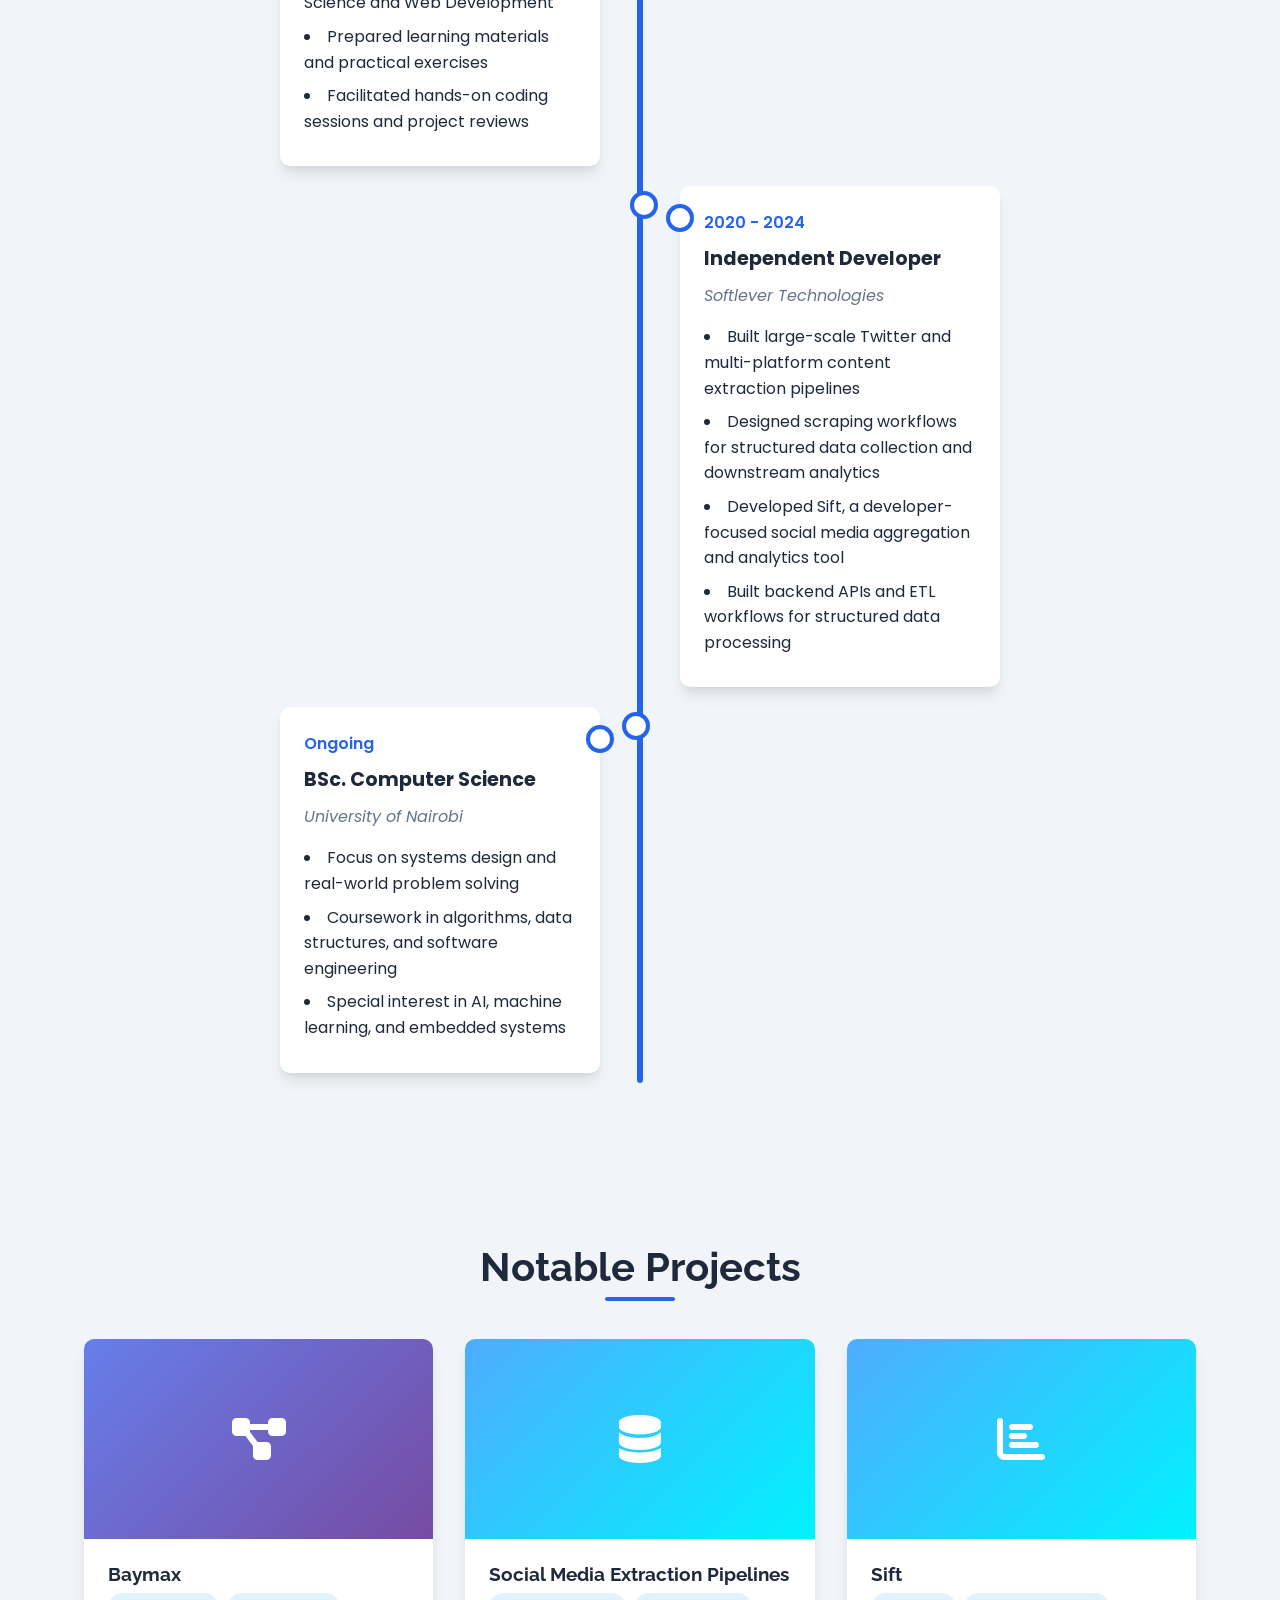
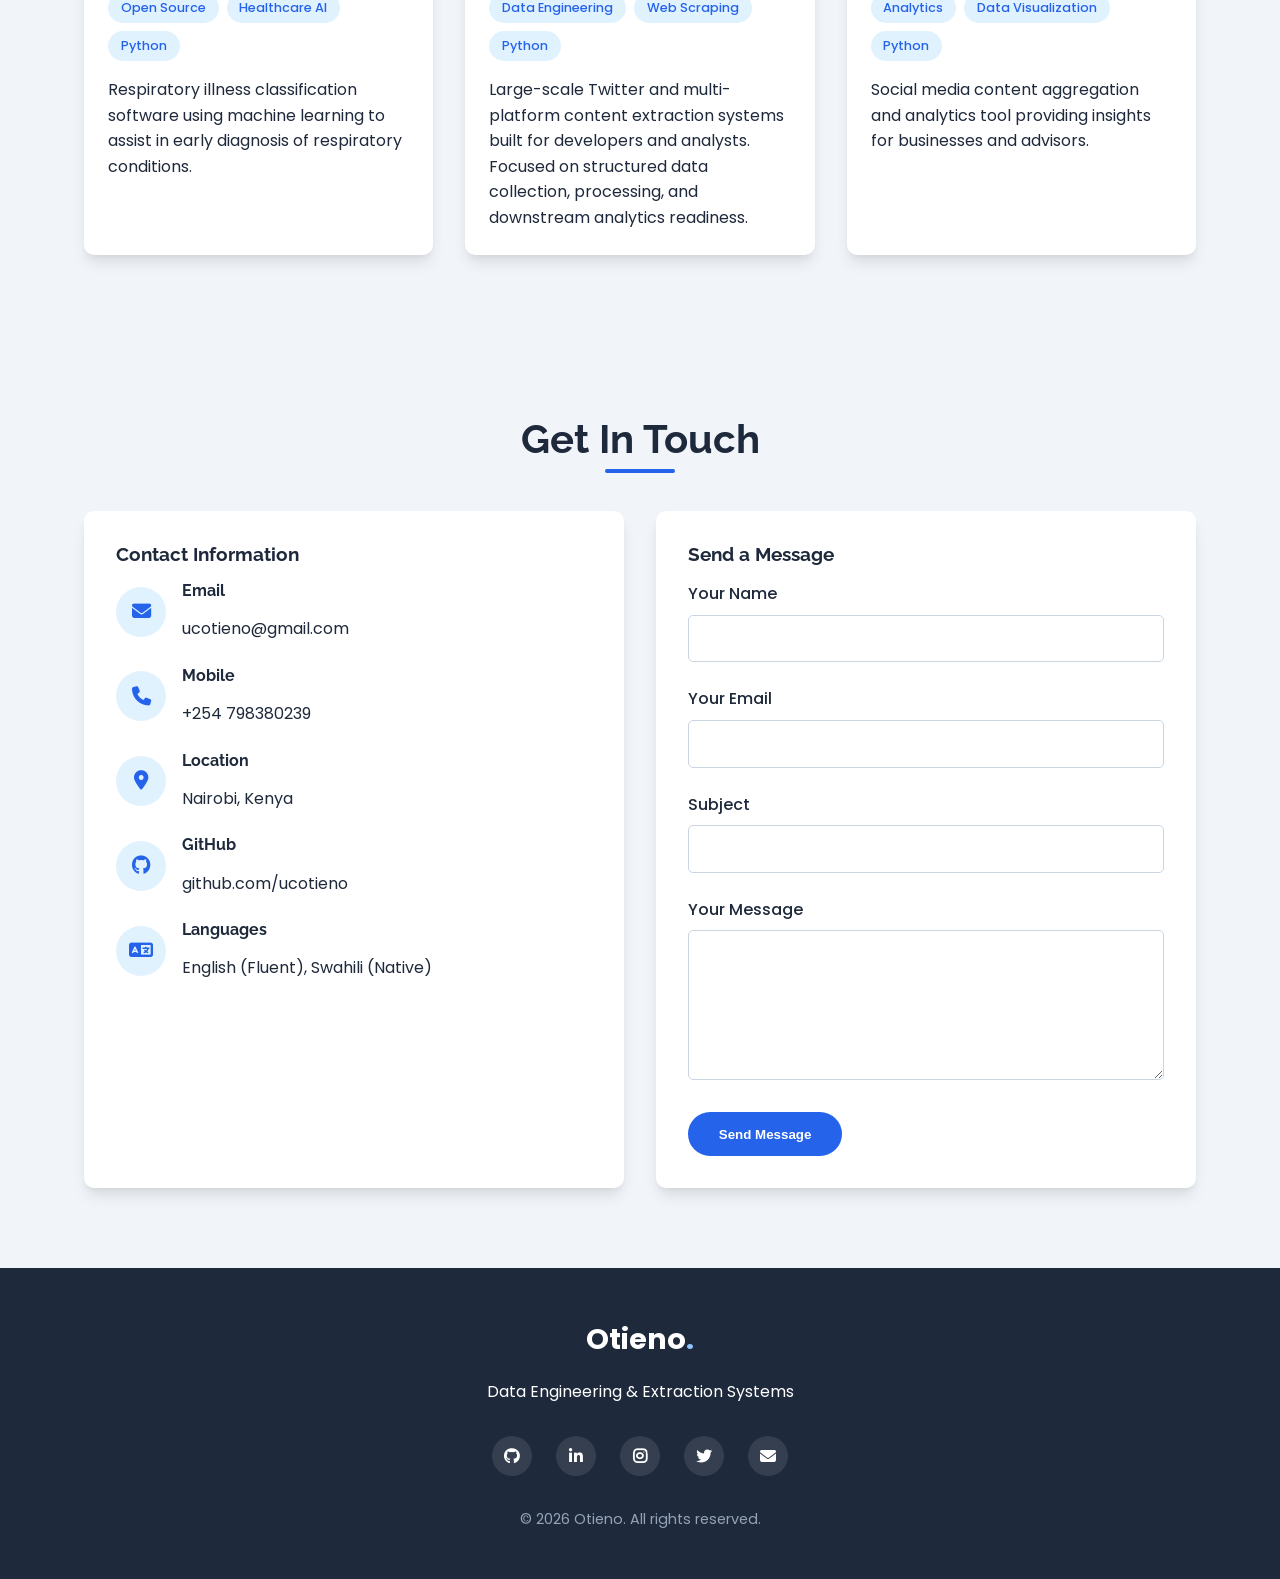
==== commit 4d3a0d44: "update github link" ====
--- a/portfolio.html
+++ b/portfolio.html
@@ -235,7 +235,7 @@
                         </div>
                         <div>
                             <h4>GitHub</h4>
-                            <p>github.com/upendootieno</p>
+                            <p>github.com/ucotieno</p>
                         </div>
                     </div>
                     <div class="contact-item">
@@ -282,7 +282,7 @@
             <div class="social-links">
                 <a href="https://github.com/upendootieno" target="_blank"><i class="fab fa-github"></i></a>
                 <a href="https://linkedin.com/in/ucotieno" target="_blank"><i class="fab fa-linkedin-in"></i></a>
-                <a href="https://instagram.com/upotieno/" target="_blank"><i class="fas fa-brands fa-instagram"></i></a>
+                <a href="https://instagram.com/ucotieno/" target="_blank"><i class="fas fa-brands fa-instagram"></i></a>
                 <a href="https://x.com/ucotieno" target="_blank"><i class="fa-brands fa-twitter"></i></a>
                 <a href="mailto:ucotieno@gmail.com"><i class="fas fa-envelope"></i></a>
             </div>
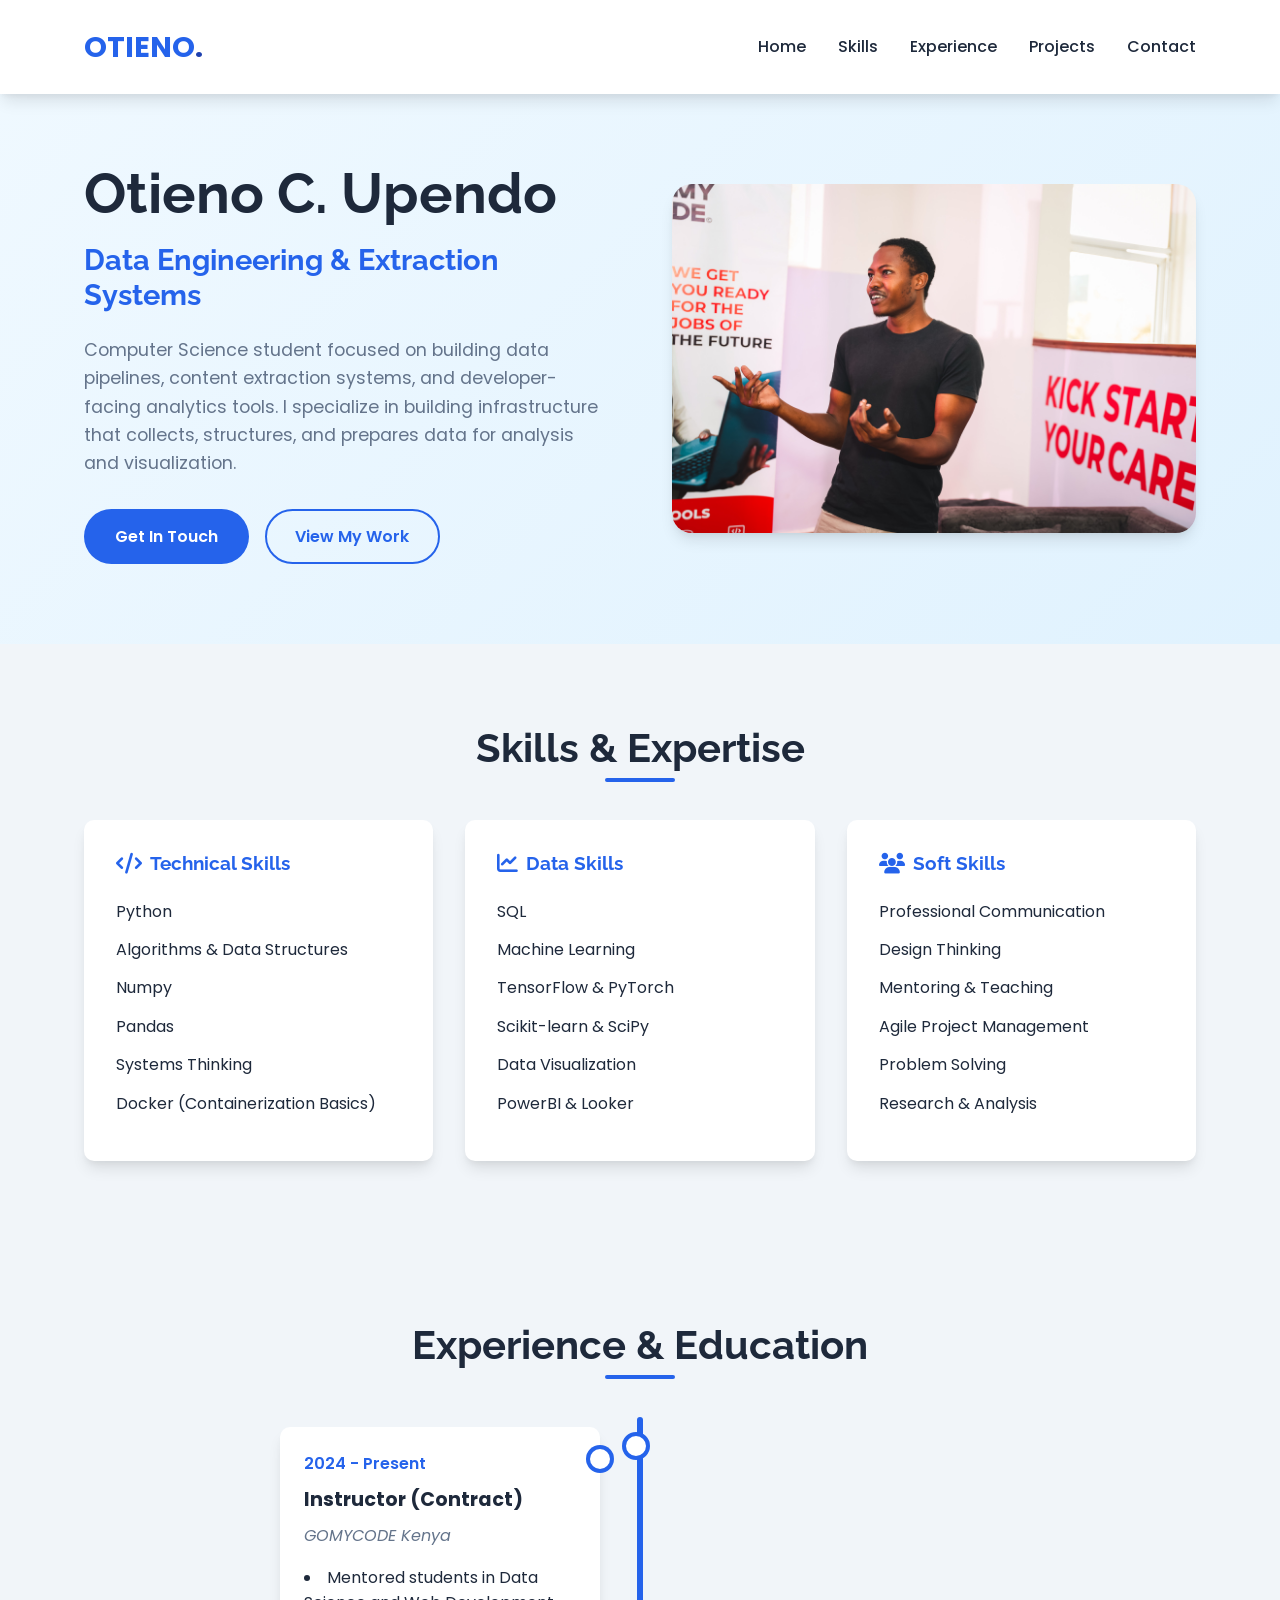
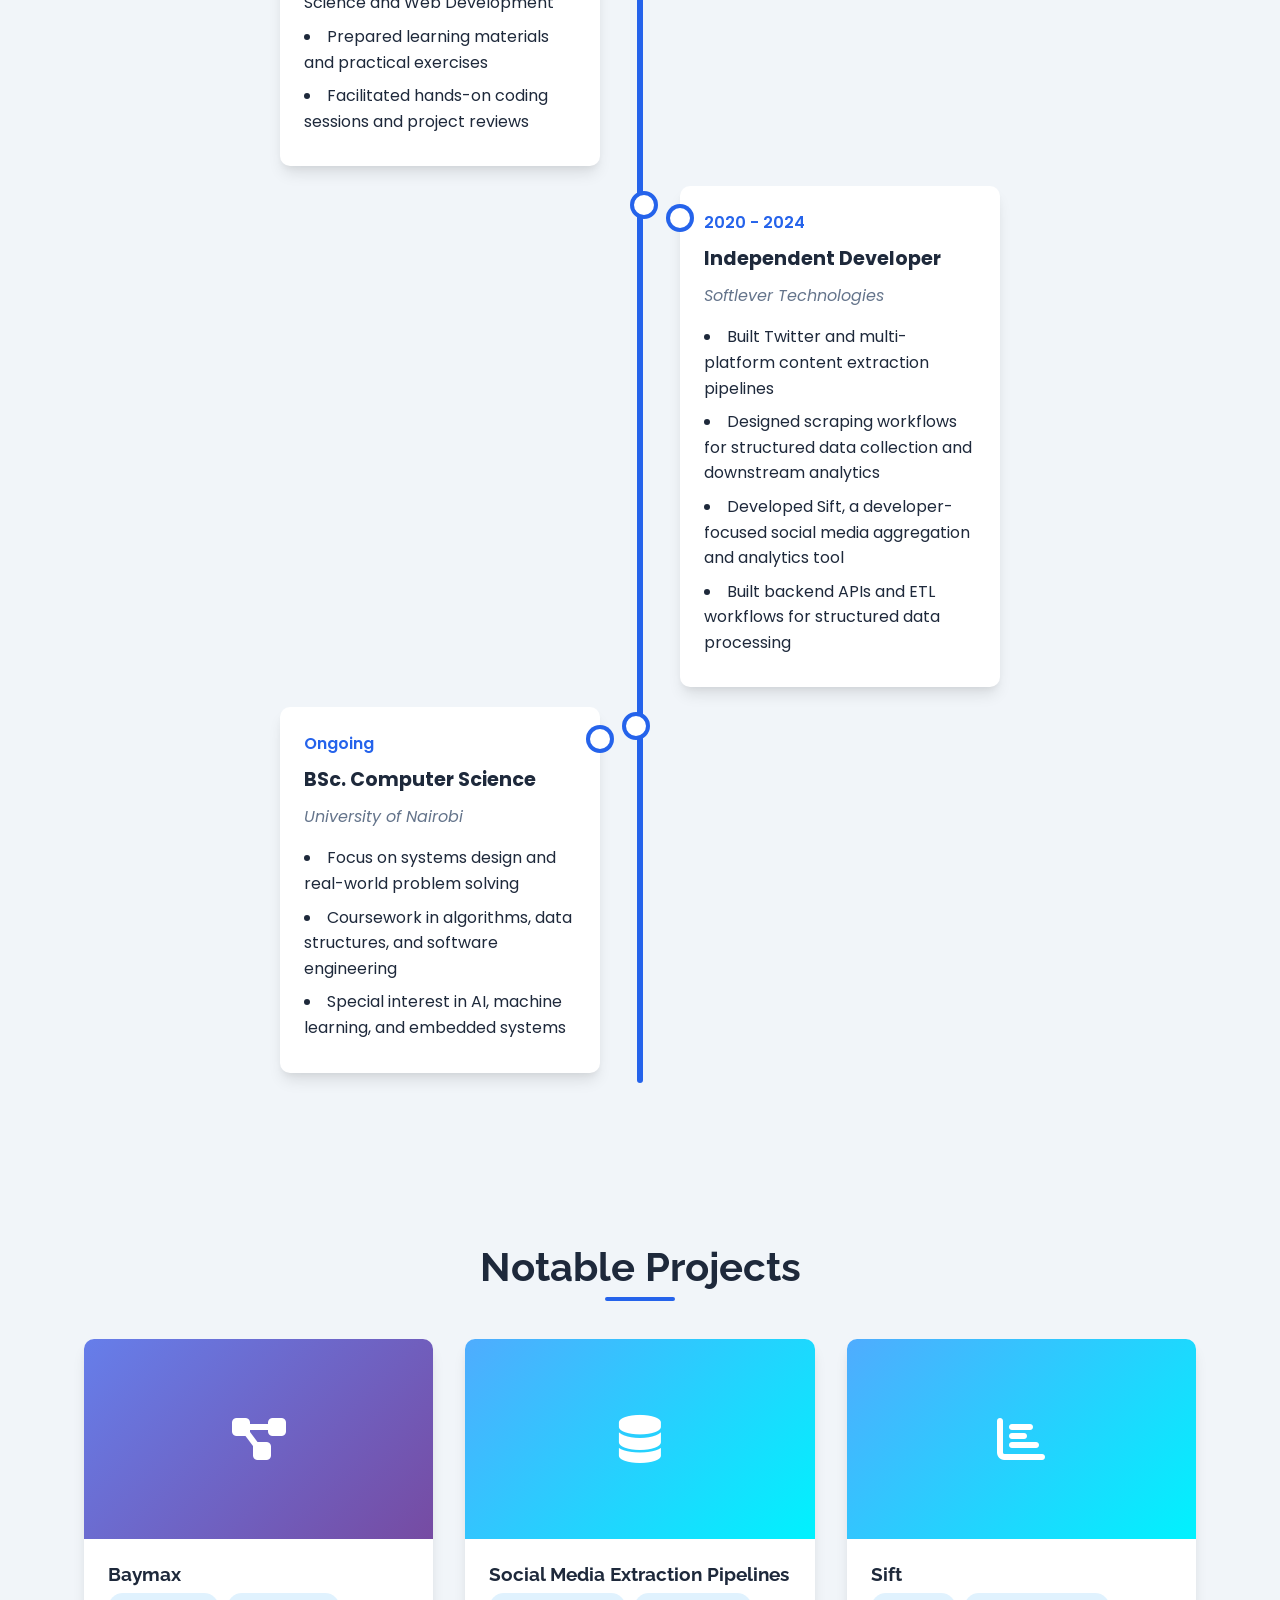
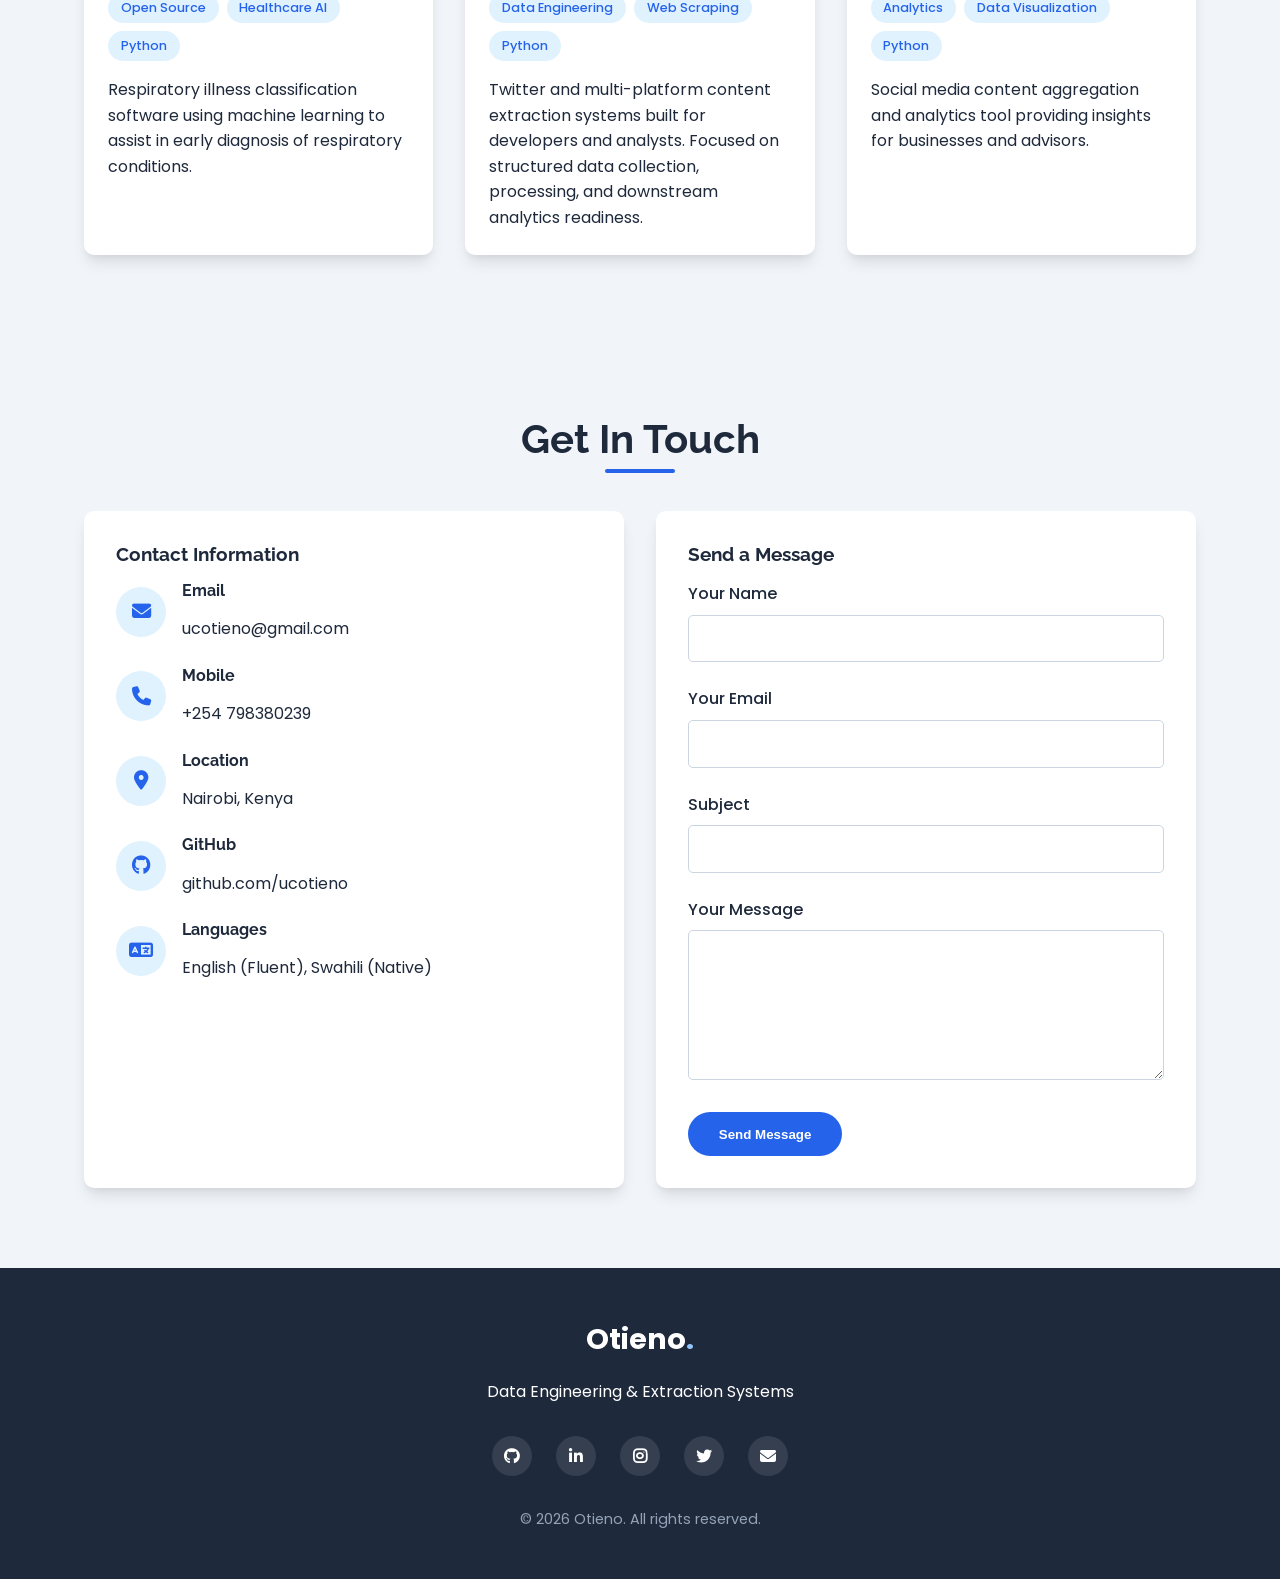
==== commit 07fb07bc: "update skills and experience" ====
--- a/portfolio.html
+++ b/portfolio.html
@@ -72,7 +72,7 @@
                 <div class="skill-category">
                     <h3><i class="fas fa-chart-line"></i> Data Skills</h3>
                     <ul class="skill-list">
-                        <li>SQL & MongoDB <div class="skill-bar"><div class="skill-progress" style="width: 92%"></div></div></li>
+                        <li>SQL <div class="skill-bar"><div class="skill-progress" style="width: 92%"></div></div></li>
                         <li>Machine Learning <div class="skill-bar"><div class="skill-progress" style="width: 88%"></div></div></li>
                         <li>TensorFlow & PyTorch <div class="skill-bar"><div class="skill-progress" style="width: 85%"></div></div></li>
                         <li>Scikit-learn & SciPy <div class="skill-bar"><div class="skill-progress" style="width: 90%"></div></div></li>
@@ -118,7 +118,7 @@
                         <div class="timeline-role">Independent Developer</div>
                         <div class="timeline-company">Softlever Technologies</div>
                         <ul class="timeline-description">
-                            <li>Built large-scale Twitter and multi-platform content extraction pipelines</li>
+                            <li>Built Twitter and multi-platform content extraction pipelines</li>
                             <li>Designed scraping workflows for structured data collection and downstream analytics</li>
                             <li>Developed Sift, a developer-focused social media aggregation and analytics tool</li>
                             <li>Built backend APIs and ETL workflows for structured data processing</li>
@@ -172,7 +172,7 @@
                             <span class="project-tag">Python</span>
                         </div>
                         <p>
-                            Large-scale Twitter and multi-platform content extraction systems built for developers and analysts. 
+                            Twitter and multi-platform content extraction systems built for developers and analysts. 
                             Focused on structured data collection, processing, and downstream analytics readiness.
                         </p>
                     </div>
@@ -280,7 +280,7 @@
             <div class="logo" style="color: white; margin-bottom: 1rem;">Otieno<span style="color: #93c5fd;">.</span></div>
             <p>Data Engineering & Extraction Systems</p>
             <div class="social-links">
-                <a href="https://github.com/upendootieno" target="_blank"><i class="fab fa-github"></i></a>
+                <a href="https://github.com/ucotieno" target="_blank"><i class="fab fa-github"></i></a>
                 <a href="https://linkedin.com/in/ucotieno" target="_blank"><i class="fab fa-linkedin-in"></i></a>
                 <a href="https://instagram.com/ucotieno/" target="_blank"><i class="fas fa-brands fa-instagram"></i></a>
                 <a href="https://x.com/ucotieno" target="_blank"><i class="fa-brands fa-twitter"></i></a>
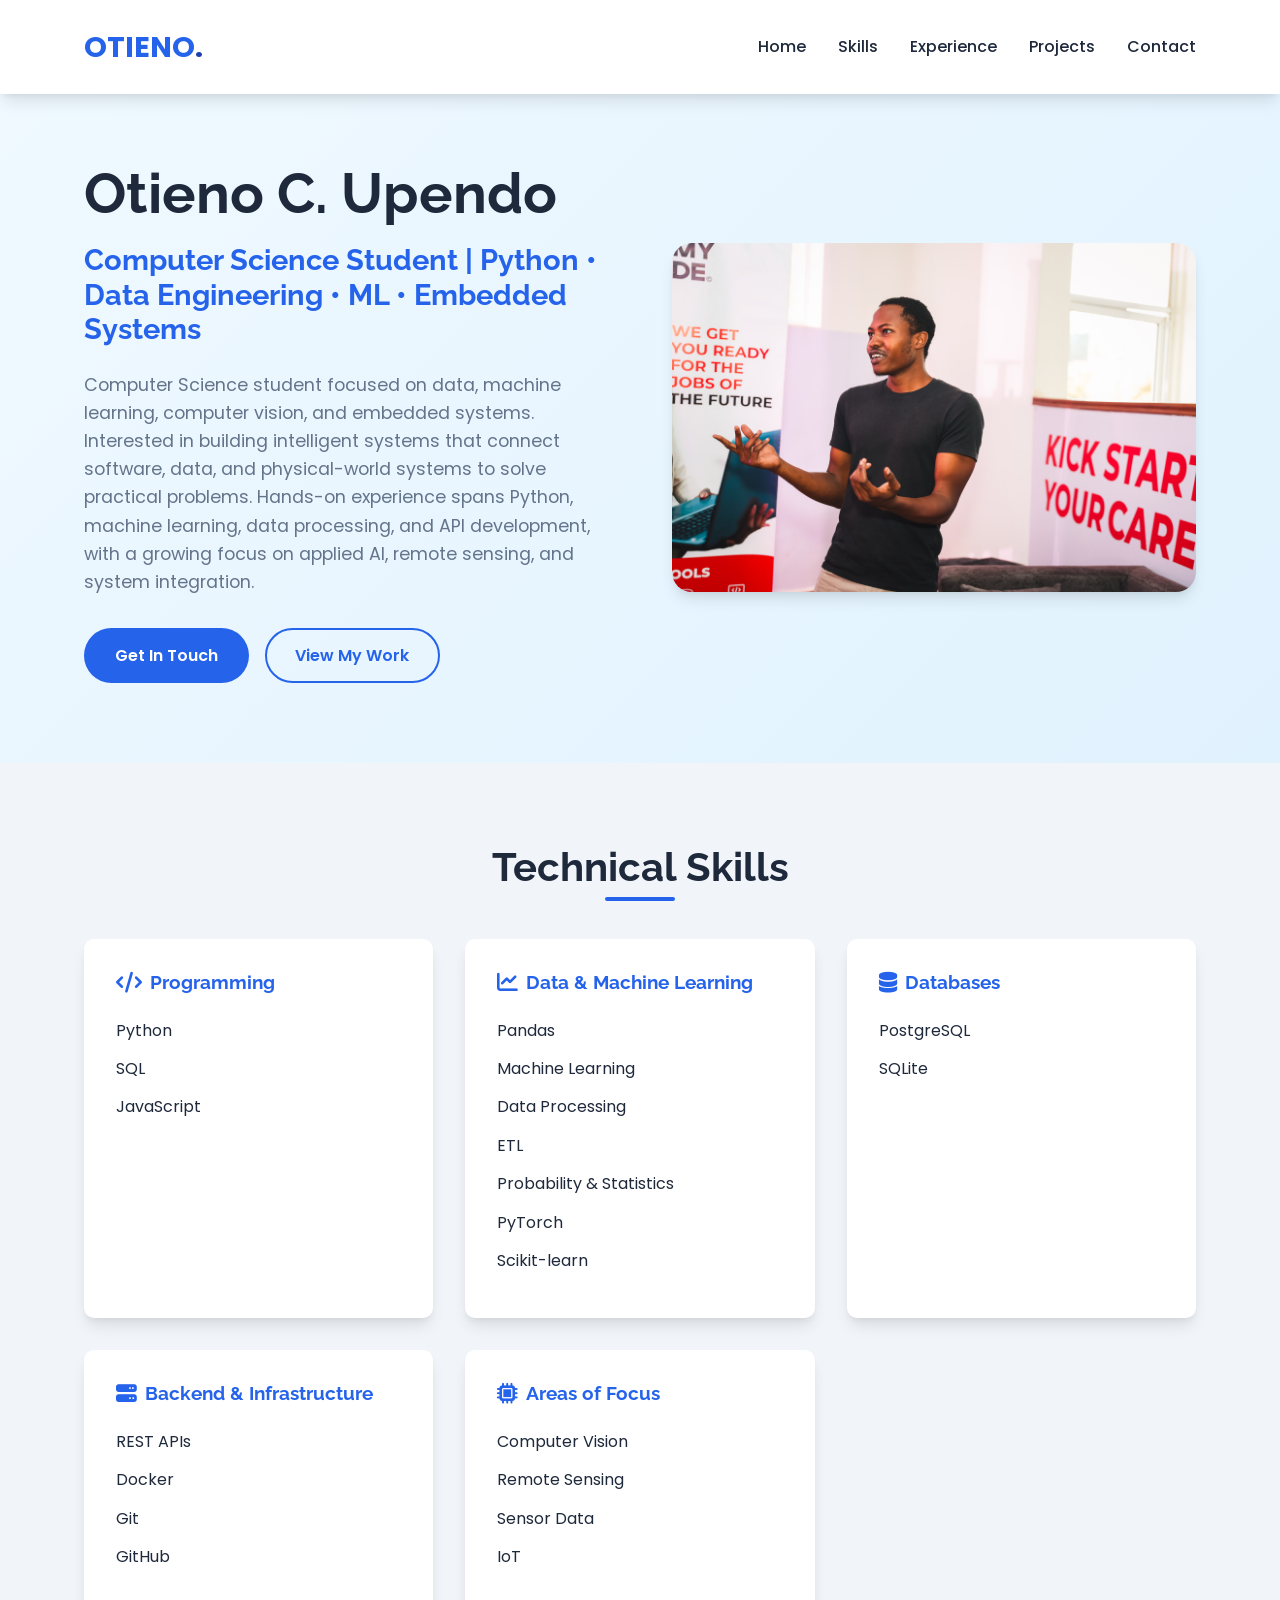
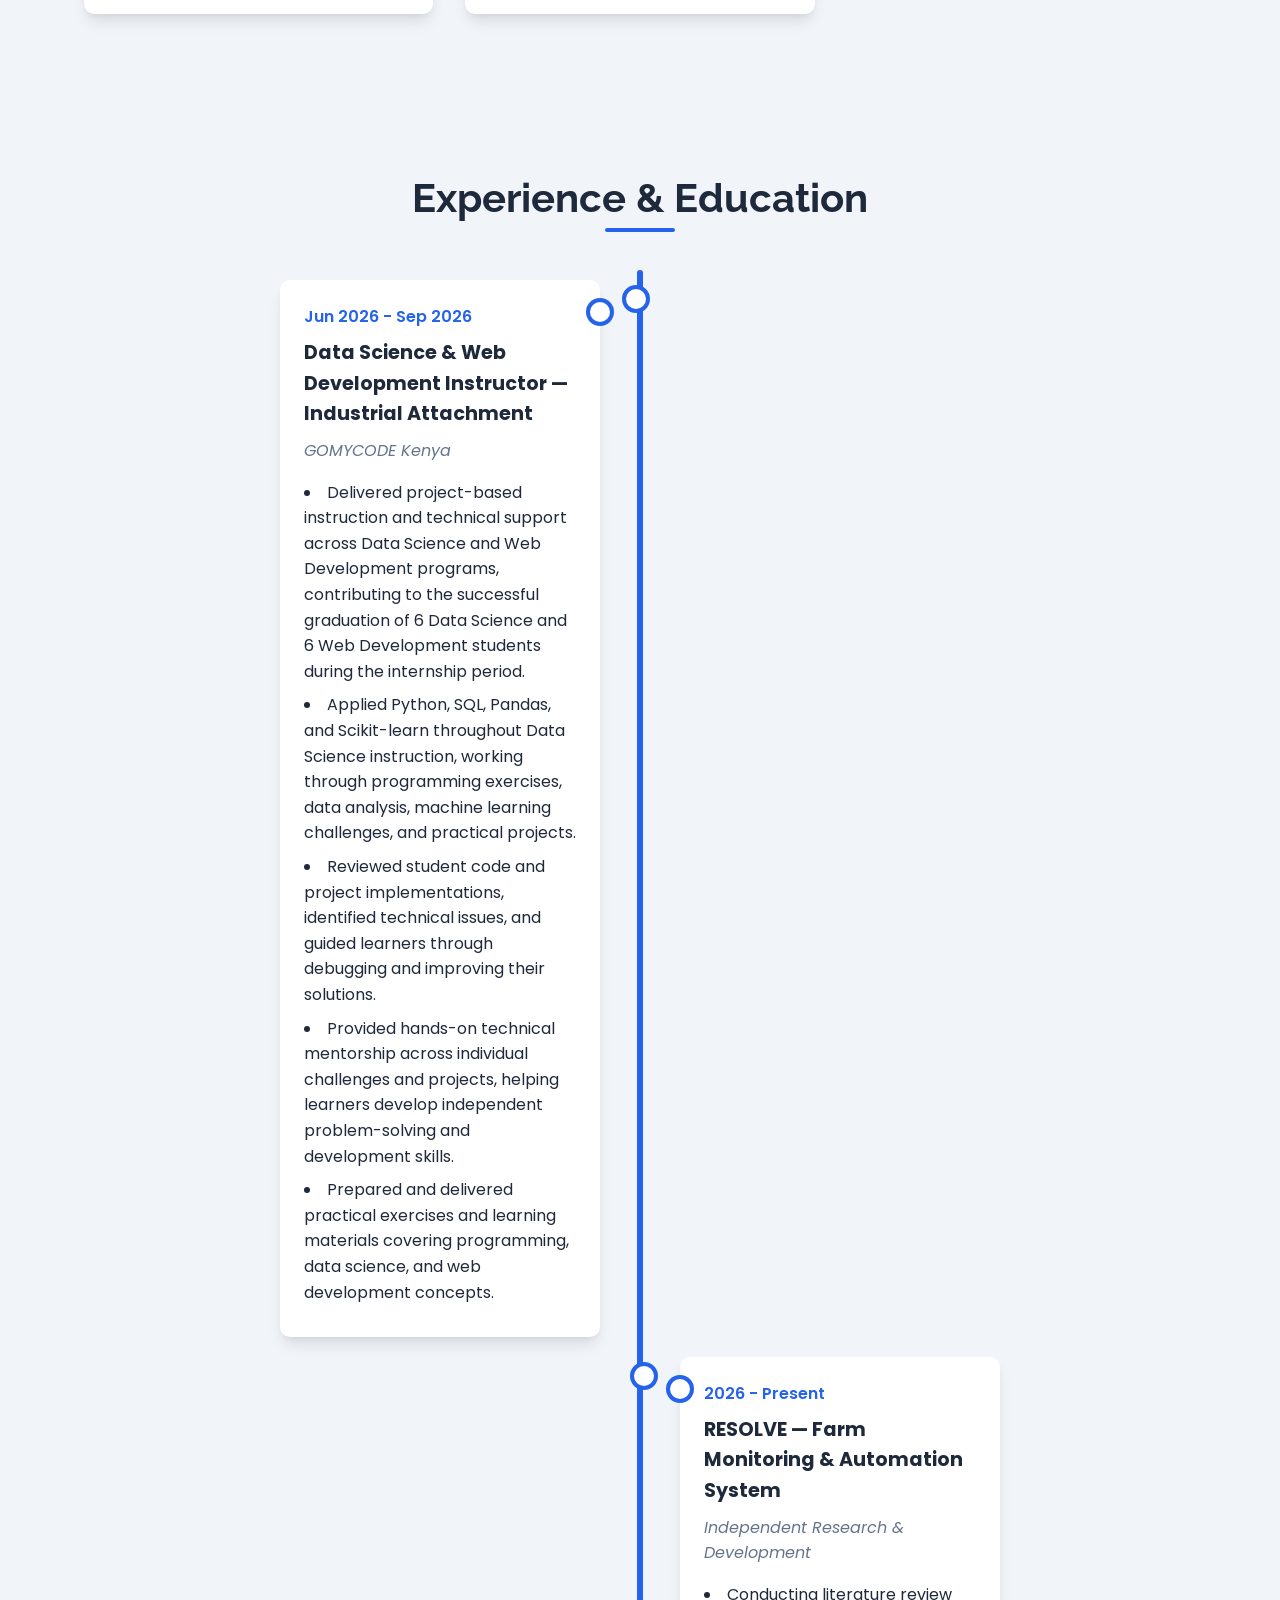
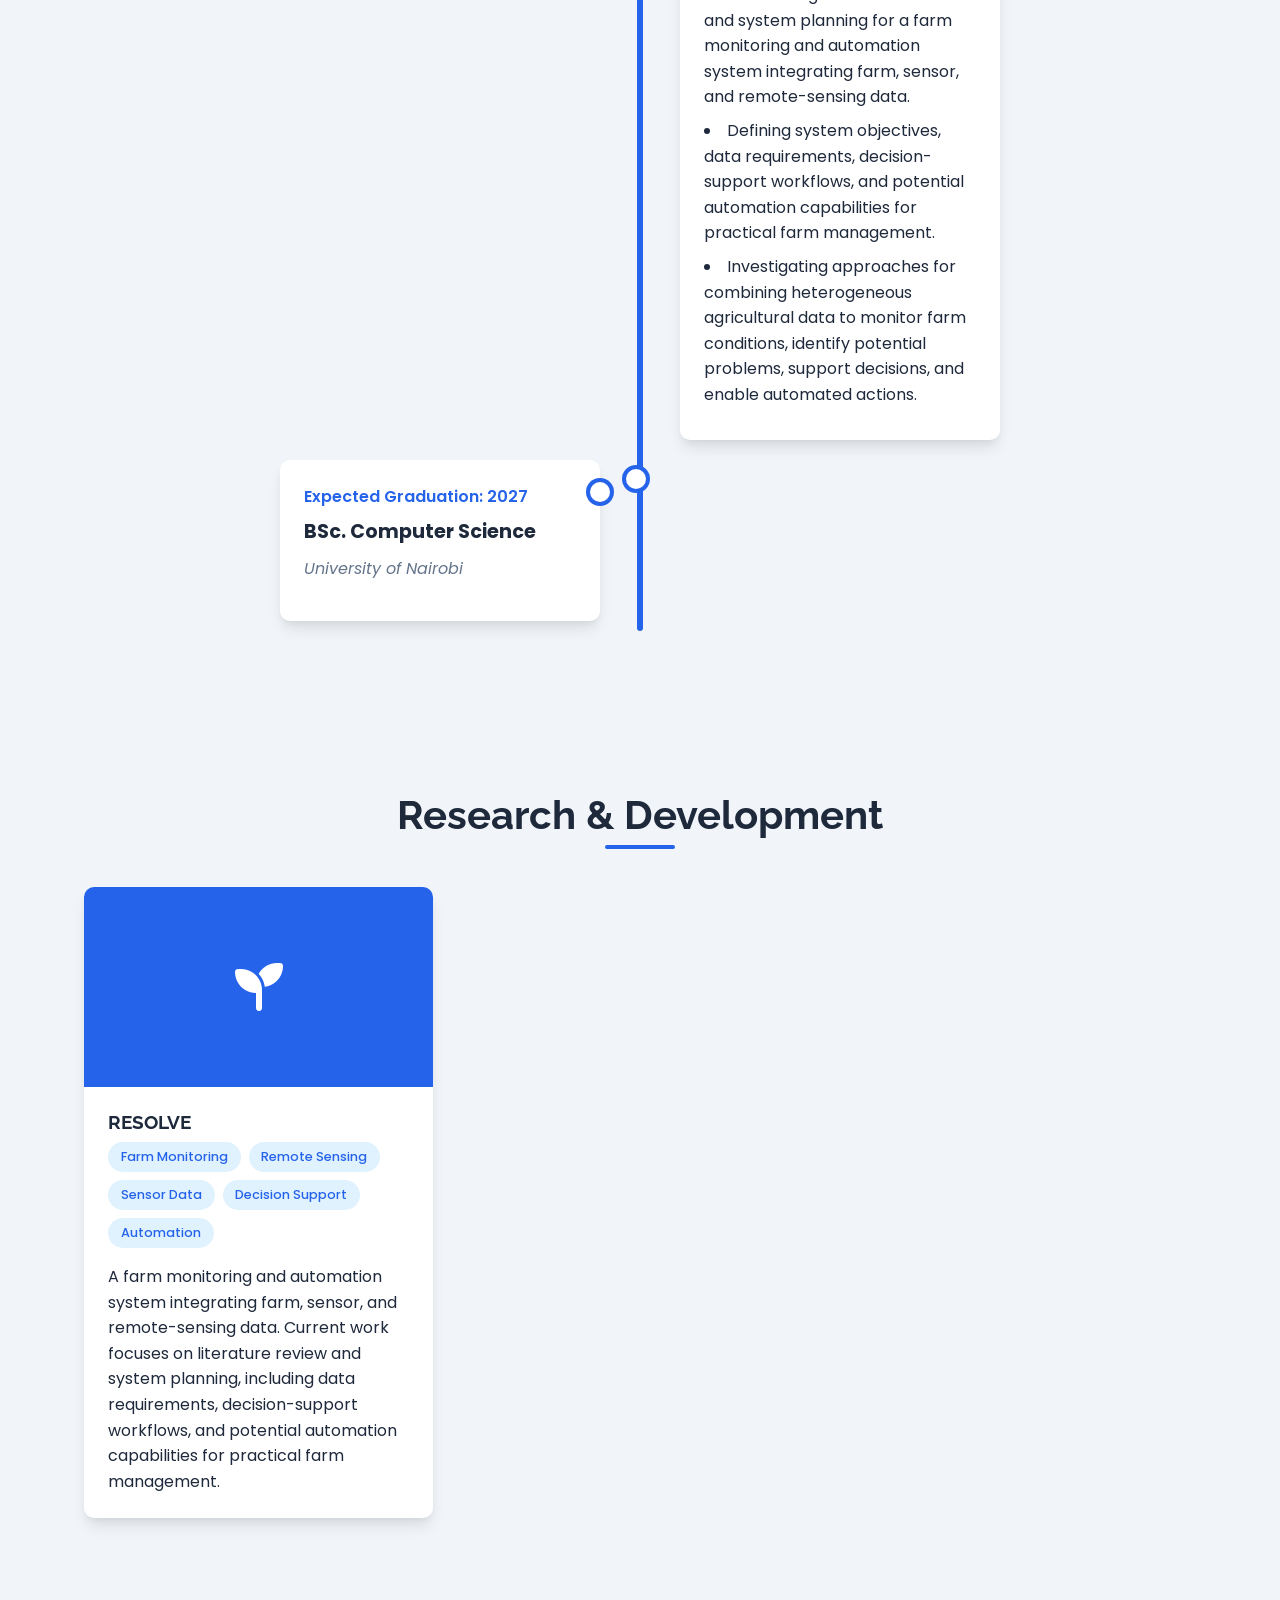
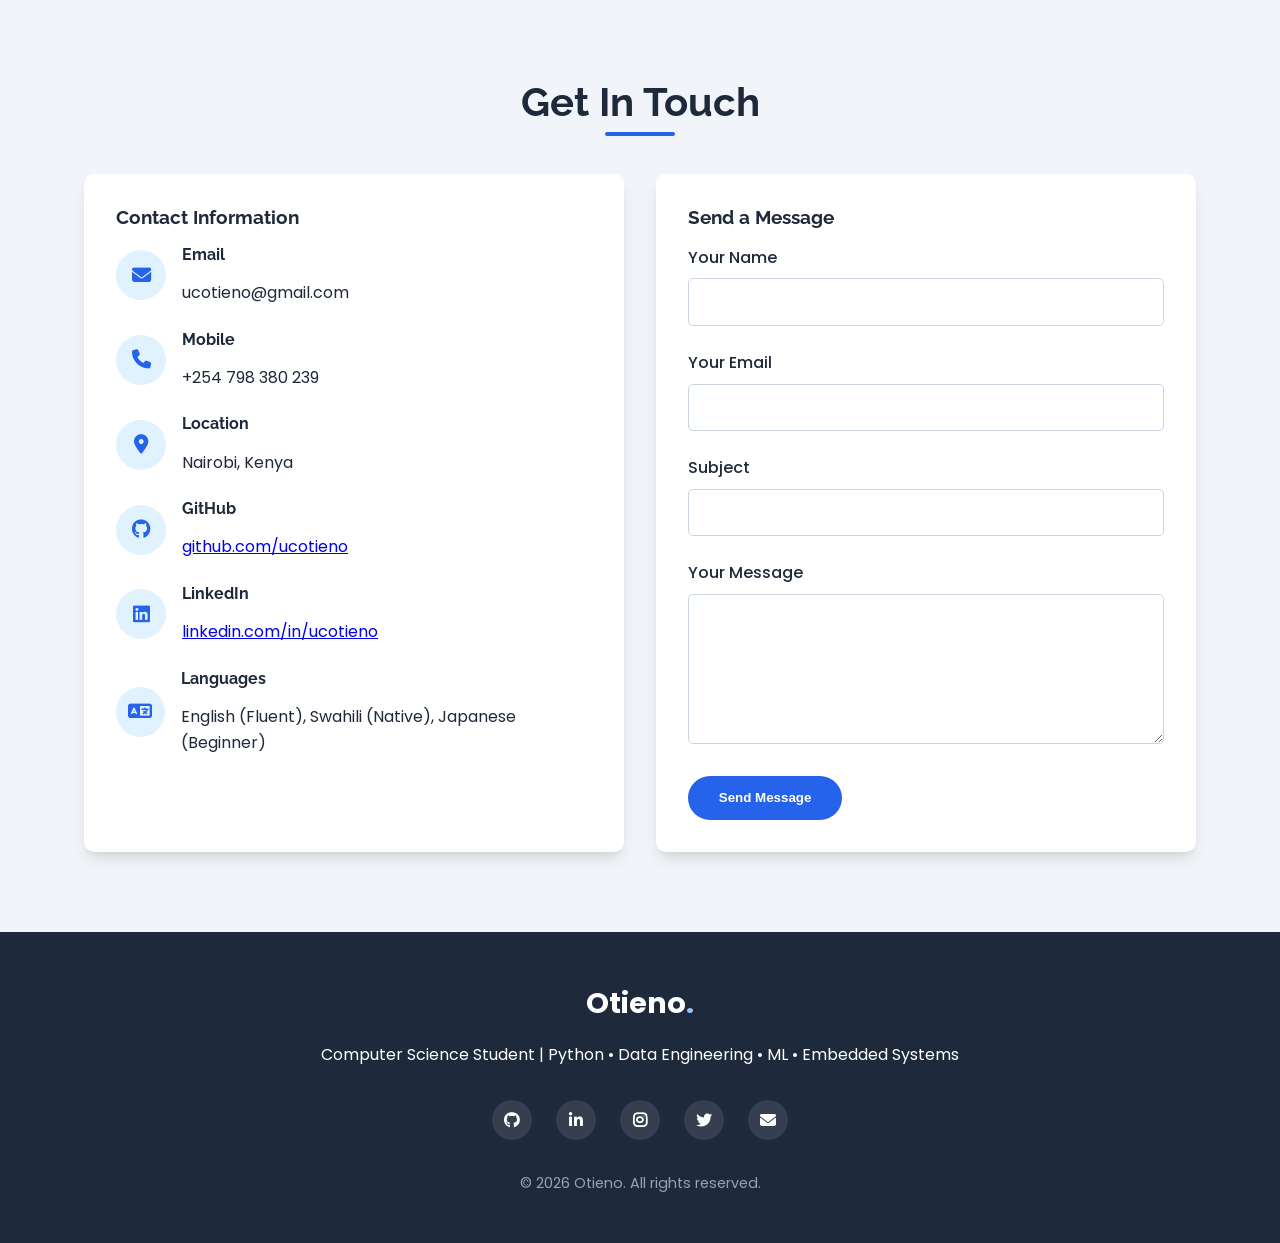
==== commit ccfa21e7: "remove dead projects" ====
--- a/portfolio.html
+++ b/portfolio.html
@@ -8,12 +8,15 @@
     <link href="https://fonts.googleapis.com/css2?family=Poppins:wght@300;400;500;600;700&family=Raleway:wght@400;500;700&display=swap" rel="stylesheet">
     <link rel="stylesheet" href="style.css">
 </head>
+
 <body>
+
     <!-- Header & Navigation -->
     <header>
         <div class="container">
             <nav>
                 <div class="logo">OTIENO<span>.</span></div>
+
                 <ul class="nav-links">
                     <li><a href="#home">Home</a></li>
                     <li><a href="#skills">Skills</a></li>
@@ -21,6 +24,7 @@
                     <li><a href="#projects">Projects</a></li>
                     <li><a href="#contact">Contact</a></li>
                 </ul>
+
                 <button class="mobile-menu-btn">
                     <i class="fas fa-bars"></i>
                 </button>
@@ -28,380 +32,578 @@
         </div>
     </header>
 
+
     <!-- Hero Section -->
     <section id="home" class="hero">
         <div class="container">
             <div class="hero-content">
+
                 <div class="hero-text">
                     <h1>Otieno C. Upendo</h1>
-                    <h2>Data Engineering & Extraction Systems</h2>
+
+                    <h2>
+                        Computer Science Student | Python • Data Engineering • ML • Embedded Systems
+                    </h2>
+
                     <p>
-                    Computer Science student focused on building data pipelines, content extraction systems, and developer-facing analytics tools. 
-                    I specialize in building infrastructure that collects, structures, and prepares data for analysis and visualization.
+                        Computer Science student focused on data, machine learning,
+                        computer vision, and embedded systems. Interested in building
+                        intelligent systems that connect software, data, and physical-world
+                        systems to solve practical problems. Hands-on experience spans
+                        Python, machine learning, data processing, and API development,
+                        with a growing focus on applied AI, remote sensing, and system
+                        integration.
                     </p>
+
                     <div class="cta-buttons">
                         <a href="#contact" class="btn btn-primary">Get In Touch</a>
                         <a href="#projects" class="btn btn-outline">View My Work</a>
                     </div>
                 </div>
+
                 <div class="hero-image">
-                    <!-- Placeholder for profile image - in a real site, you'd add your photo here -->
-                    <img src="profile.jpg"/>
-                </div>
-                </div>
+                    <img src="profile.jpg" alt="Otieno C. Upendo">
+                </div>
+
             </div>
         </div>
     </section>
 
+
     <!-- Skills Section -->
     <section id="skills" class="skills">
         <div class="container">
-            <h2 class="section-title">Skills & Expertise</h2>
+
+            <h2 class="section-title">Technical Skills</h2>
+
             <div class="skills-container">
+
                 <div class="skill-category">
-                    <h3><i class="fas fa-code"></i> Technical Skills</h3>
+                    <h3><i class="fas fa-code"></i> Programming</h3>
                     <ul class="skill-list">
-                        <li>Python <div class="skill-bar"><div class="skill-progress" style="width: 95%"></div></div></li>
-                        <li>Algorithms & Data Structures</li>
-                        <li>Numpy</li>
+                        <li>Python</li>
+                        <li>SQL</li>
+                        <li>JavaScript</li>
+                    </ul>
+                </div>
+
+                <div class="skill-category">
+                    <h3><i class="fas fa-chart-line"></i> Data & Machine Learning</h3>
+                    <ul class="skill-list">
                         <li>Pandas</li>
-                        <li>Systems Thinking</li>
-                        <li>Docker (Containerization Basics)</li>
+                        <li>Machine Learning</li>
+                        <li>Data Processing</li>
+                        <li>ETL</li>
+                        <li>Probability & Statistics</li>
+                        <li>PyTorch</li>
+                        <li>Scikit-learn</li>
                     </ul>
                 </div>
+
                 <div class="skill-category">
-                    <h3><i class="fas fa-chart-line"></i> Data Skills</h3>
+                    <h3><i class="fas fa-database"></i> Databases</h3>
                     <ul class="skill-list">
-                        <li>SQL <div class="skill-bar"><div class="skill-progress" style="width: 92%"></div></div></li>
-                        <li>Machine Learning <div class="skill-bar"><div class="skill-progress" style="width: 88%"></div></div></li>
-                        <li>TensorFlow & PyTorch <div class="skill-bar"><div class="skill-progress" style="width: 85%"></div></div></li>
-                        <li>Scikit-learn & SciPy <div class="skill-bar"><div class="skill-progress" style="width: 90%"></div></div></li>
-                        <li>Data Visualization <div class="skill-bar"><div class="skill-progress" style="width: 87%"></div></div></li>
-                        <li>PowerBI & Looker <div class="skill-bar"><div class="skill-progress" style="width: 82%"></div></div></li>
+                        <li>PostgreSQL</li>
+                        <li>SQLite</li>
                     </ul>
                 </div>
+
                 <div class="skill-category">
-                    <h3><i class="fas fa-users"></i> Soft Skills</h3>
+                    <h3><i class="fas fa-server"></i> Backend & Infrastructure</h3>
                     <ul class="skill-list">
-                        <li>Professional Communication <div class="skill-bar"><div class="skill-progress" style="width: 95%"></div></div></li>
-                        <li>Design Thinking <div class="skill-bar"><div class="skill-progress" style="width: 90%"></div></div></li>
-                        <li>Mentoring & Teaching <div class="skill-bar"><div class="skill-progress" style="width: 94%"></div></div></li>
-                        <li>Agile Project Management <div class="skill-bar"><div class="skill-progress" style="width: 88%"></div></div></li>
-                        <li>Problem Solving <div class="skill-bar"><div class="skill-progress" style="width: 96%"></div></div></li>
-                        <li>Research & Analysis <div class="skill-bar"><div class="skill-progress" style="width: 92%"></div></div></li>
+                        <li>REST APIs</li>
+                        <li>Docker</li>
+                        <li>Git</li>
+                        <li>GitHub</li>
                     </ul>
                 </div>
+
+                <div class="skill-category">
+                    <h3><i class="fas fa-microchip"></i> Areas of Focus</h3>
+                    <ul class="skill-list">
+                        <li>Computer Vision</li>
+                        <li>Remote Sensing</li>
+                        <li>Sensor Data</li>
+                        <li>IoT</li>
+                    </ul>
+                </div>
+
             </div>
         </div>
     </section>
 
-    <!-- Experience Section -->
+
+    <!-- Experience & Education Section -->
     <section id="experience" class="experience">
         <div class="container">
+
             <h2 class="section-title">Experience & Education</h2>
+
             <div class="timeline">
+
                 <div class="timeline-item">
                     <div class="timeline-content">
-                        <div class="timeline-date">2024 - Present</div>
-                        <div class="timeline-role">Instructor (Contract)</div>
-                        <div class="timeline-company">GOMYCODE Kenya</div>
+
+                        <div class="timeline-date">
+                            Jun 2026 - Sep 2026
+                        </div>
+
+                        <div class="timeline-role">
+                            Data Science & Web Development Instructor — Industrial Attachment
+                        </div>
+
+                        <div class="timeline-company">
+                            GOMYCODE Kenya
+                        </div>
+
                         <ul class="timeline-description">
-                            <li>Mentored students in Data Science and Web Development</li>
-                            <li>Prepared learning materials and practical exercises</li>
-                            <li>Facilitated hands-on coding sessions and project reviews</li>
+                            <li>
+                                Delivered project-based instruction and technical support
+                                across Data Science and Web Development programs,
+                                contributing to the successful graduation of 6 Data Science
+                                and 6 Web Development students during the internship period.
+                            </li>
+
+                            <li>
+                                Applied Python, SQL, Pandas, and Scikit-learn throughout
+                                Data Science instruction, working through programming
+                                exercises, data analysis, machine learning challenges,
+                                and practical projects.
+                            </li>
+
+                            <li>
+                                Reviewed student code and project implementations,
+                                identified technical issues, and guided learners through
+                                debugging and improving their solutions.
+                            </li>
+
+                            <li>
+                                Provided hands-on technical mentorship across individual
+                                challenges and projects, helping learners develop
+                                independent problem-solving and development skills.
+                            </li>
+
+                            <li>
+                                Prepared and delivered practical exercises and learning
+                                materials covering programming, data science, and web
+                                development concepts.
+                            </li>
                         </ul>
-                    </div>
-                </div>
+
+                    </div>
+                </div>
+
+
                 <div class="timeline-item">
                     <div class="timeline-content">
-                        <div class="timeline-date">2020 - 2024</div>
-                        <div class="timeline-role">Independent Developer</div>
-                        <div class="timeline-company">Softlever Technologies</div>
+
+                        <div class="timeline-date">
+                            2026 - Present
+                        </div>
+
+                        <div class="timeline-role">
+                            RESOLVE — Farm Monitoring & Automation System
+                        </div>
+
+                        <div class="timeline-company">
+                            Independent Research & Development
+                        </div>
+
                         <ul class="timeline-description">
-                            <li>Built Twitter and multi-platform content extraction pipelines</li>
-                            <li>Designed scraping workflows for structured data collection and downstream analytics</li>
-                            <li>Developed Sift, a developer-focused social media aggregation and analytics tool</li>
-                            <li>Built backend APIs and ETL workflows for structured data processing</li>
+                            <li>
+                                Conducting literature review and system planning for a farm
+                                monitoring and automation system integrating farm, sensor,
+                                and remote-sensing data.
+                            </li>
+
+                            <li>
+                                Defining system objectives, data requirements,
+                                decision-support workflows, and potential automation
+                                capabilities for practical farm management.
+                            </li>
+
+                            <li>
+                                Investigating approaches for combining heterogeneous
+                                agricultural data to monitor farm conditions, identify
+                                potential problems, support decisions, and enable
+                                automated actions.
+                            </li>
                         </ul>
-                    </div>
-                </div>
+
+                    </div>
+                </div>
+
+
                 <div class="timeline-item">
                     <div class="timeline-content">
-                        <div class="timeline-date">Ongoing</div>
-                        <div class="timeline-role">BSc. Computer Science</div>
-                        <div class="timeline-company">University of Nairobi</div>
-                        <ul class="timeline-description">
-                            <li>Focus on systems design and real-world problem solving</li>
-                            <li>Coursework in algorithms, data structures, and software engineering</li>
-                            <li>Special interest in AI, machine learning, and embedded systems</li>
-                        </ul>
-                    </div>
-                </div>
+
+                        <div class="timeline-date">
+                            Expected Graduation: 2027
+                        </div>
+
+                        <div class="timeline-role">
+                            BSc. Computer Science
+                        </div>
+
+                        <div class="timeline-company">
+                            University of Nairobi
+                        </div>
+
+                    </div>
+                </div>
+
             </div>
         </div>
     </section>
 
+
     <!-- Projects Section -->
     <section id="projects" class="projects">
         <div class="container">
-            <h2 class="section-title">Notable Projects</h2>
+
+            <h2 class="section-title">Research & Development</h2>
+
             <div class="projects-container">
-                <div class="project-card">
-                    <div class="project-image" style="background: linear-gradient(135deg, #667eea 0%, #764ba2 100%);">
-                        <i class="fas fa-project-diagram"></i>
-                    </div>
+
+                <div class="project-card" id="resolve">
+
+                    <div class="project-image">
+                        <i class="fas fa-seedling"></i>
+                    </div>
+
                     <div class="project-info">
-                        <h3>Baymax</h3>
+
+                        <h3>RESOLVE</h3>
+
                         <div class="project-tags">
-                            <span class="project-tag">Open Source</span>
-                            <span class="project-tag">Healthcare AI</span>
-                            <span class="project-tag">Python</span>
-                        </div>
-                        <p>Respiratory illness classification software using machine learning to assist in early diagnosis of respiratory conditions.</p>
-                    </div>
-                </div>
-                <div class="project-card">
-                    <div class="project-image" style="background: linear-gradient(135deg, #4facfe 0%, #00f2fe 100%);">
-                        <i class="fas fa-database"></i>
-                    </div>
-                    <div class="project-info">
-                        <h3>Social Media Extraction Pipelines</h3>
-                        <div class="project-tags">
-                            <span class="project-tag">Data Engineering</span>
-                            <span class="project-tag">Web Scraping</span>
-                            <span class="project-tag">Python</span>
-                        </div>
+                            <span class="project-tag">Farm Monitoring</span>
+                            <span class="project-tag">Remote Sensing</span>
+                            <span class="project-tag">Sensor Data</span>
+                            <span class="project-tag">Decision Support</span>
+                            <span class="project-tag">Automation</span>
+                        </div>
+
                         <p>
-                            Twitter and multi-platform content extraction systems built for developers and analysts. 
-                            Focused on structured data collection, processing, and downstream analytics readiness.
+                            A farm monitoring and automation system integrating farm,
+                            sensor, and remote-sensing data. Current work focuses on
+                            literature review and system planning, including data
+                            requirements, decision-support workflows, and potential
+                            automation capabilities for practical farm management.
                         </p>
-                    </div>
-                </div>
-                <div class="project-card">
-                    <div class="project-image" style="background: linear-gradient(135deg, #4facfe 0%, #00f2fe 100%);">
-                        <i class="fas fa-chart-bar"></i>
-                    </div>
-                    <div class="project-info">
-                        <h3>Sift</h3>
-                        <div class="project-tags">
-                            <span class="project-tag">Analytics</span>
-                            <span class="project-tag">Data Visualization</span>
-                            <span class="project-tag">Python</span>
-                        </div>
-                        <p>Social media content aggregation and analytics tool providing insights for businesses and advisors.</p>
-                    </div>
-                </div>
+
+                    </div>
+                </div>
+
             </div>
         </div>
     </section>
 
+
     <!-- Contact Section -->
     <section id="contact" class="contact">
         <div class="container">
+
             <h2 class="section-title">Get In Touch</h2>
+
             <div class="contact-container">
+
                 <div class="contact-info">
+
                     <h3>Contact Information</h3>
+
                     <div class="contact-item">
                         <div class="contact-icon">
                             <i class="fas fa-envelope"></i>
                         </div>
+
                         <div>
                             <h4>Email</h4>
                             <p>ucotieno@gmail.com</p>
                         </div>
                     </div>
+
+
                     <div class="contact-item">
                         <div class="contact-icon">
                             <i class="fas fa-phone"></i>
                         </div>
+
                         <div>
                             <h4>Mobile</h4>
-                            <p>+254 798380239</p>
-                        </div>
-                    </div>
+                            <p>+254 798 380 239</p>
+                        </div>
+                    </div>
+
+
                     <div class="contact-item">
                         <div class="contact-icon">
                             <i class="fas fa-map-marker-alt"></i>
                         </div>
+
                         <div>
                             <h4>Location</h4>
                             <p>Nairobi, Kenya</p>
                         </div>
                     </div>
+
+
                     <div class="contact-item">
                         <div class="contact-icon">
                             <i class="fab fa-github"></i>
                         </div>
+
                         <div>
                             <h4>GitHub</h4>
-                            <p>github.com/ucotieno</p>
-                        </div>
-                    </div>
+                            <p>
+                                <a href="https://github.com/ucotieno" target="_blank">
+                                    github.com/ucotieno
+                                </a>
+                            </p>
+                        </div>
+                    </div>
+
+
+                    <div class="contact-item">
+                        <div class="contact-icon">
+                            <i class="fab fa-linkedin"></i>
+                        </div>
+
+                        <div>
+                            <h4>LinkedIn</h4>
+                            <p>
+                                <a href="https://linkedin.com/in/ucotieno" target="_blank">
+                                    linkedin.com/in/ucotieno
+                                </a>
+                            </p>
+                        </div>
+                    </div>
+
+
                     <div class="contact-item">
                         <div class="contact-icon">
                             <i class="fas fa-language"></i>
                         </div>
+
                         <div>
                             <h4>Languages</h4>
-                            <p>English (Fluent), Swahili (Native)</p>
-                        </div>
-                    </div>
-                </div>
+                            <p>
+                                English (Fluent), Swahili (Native), Japanese (Beginner)
+                            </p>
+                        </div>
+                    </div>
+
+                </div>
+
+
                 <div class="contact-form">
+
                     <h3>Send a Message</h3>
+
                     <form id="messageForm">
+
                         <div class="form-group">
                             <label for="name">Your Name</label>
                             <input type="text" id="name" required>
                         </div>
+
                         <div class="form-group">
                             <label for="email">Your Email</label>
                             <input type="email" id="email" required>
                         </div>
+
                         <div class="form-group">
                             <label for="subject">Subject</label>
                             <input type="text" id="subject" required>
                         </div>
+
                         <div class="form-group">
                             <label for="message">Your Message</label>
                             <textarea id="message" required></textarea>
                         </div>
-                        <button type="submit" class="btn btn-primary">Send Message</button>
+
+                        <button type="submit" class="btn btn-primary">
+                            Send Message
+                        </button>
+
                     </form>
-                </div>
+
+                </div>
+
             </div>
         </div>
     </section>
 
+
     <!-- Footer -->
     <footer>
         <div class="container">
-            <div class="logo" style="color: white; margin-bottom: 1rem;">Otieno<span style="color: #93c5fd;">.</span></div>
-            <p>Data Engineering & Extraction Systems</p>
+
+            <div class="logo" style="color: white; margin-bottom: 1rem;">
+                Otieno<span style="color: #93c5fd;">.</span>
+            </div>
+
+            <p>
+                Computer Science Student | Python • Data Engineering • ML • Embedded Systems
+            </p>
+
             <div class="social-links">
-                <a href="https://github.com/ucotieno" target="_blank"><i class="fab fa-github"></i></a>
-                <a href="https://linkedin.com/in/ucotieno" target="_blank"><i class="fab fa-linkedin-in"></i></a>
-                <a href="https://instagram.com/ucotieno/" target="_blank"><i class="fas fa-brands fa-instagram"></i></a>
-                <a href="https://x.com/ucotieno" target="_blank"><i class="fa-brands fa-twitter"></i></a>
-                <a href="mailto:ucotieno@gmail.com"><i class="fas fa-envelope"></i></a>
+                <a href="https://github.com/ucotieno" target="_blank">
+                    <i class="fab fa-github"></i>
+                </a>
+
+                <a href="https://linkedin.com/in/ucotieno" target="_blank">
+                    <i class="fab fa-linkedin-in"></i>
+                </a>
+
+                <a href="https://instagram.com/ucotieno/" target="_blank">
+                    <i class="fas fa-brands fa-instagram"></i>
+                </a>
+
+                <a href="https://x.com/ucotieno" target="_blank">
+                    <i class="fa-brands fa-twitter"></i>
+                </a>
+
+                <a href="mailto:ucotieno@gmail.com">
+                    <i class="fas fa-envelope"></i>
+                </a>
             </div>
-            <p class="copyright">&copy; 2026 Otieno. All rights reserved.</p>
+
+            <p class="copyright">
+                &copy; 2026 Otieno. All rights reserved.
+            </p>
+
         </div>
     </footer>
 
+
     <script>
+
         // Mobile menu toggle
         const mobileMenuBtn = document.querySelector('.mobile-menu-btn');
         const navLinks = document.querySelector('.nav-links');
-        
+
         mobileMenuBtn.addEventListener('click', () => {
             navLinks.classList.toggle('active');
-            mobileMenuBtn.innerHTML = navLinks.classList.contains('active') 
-                ? '<i class="fas fa-times"></i>' 
-                : '<i class="fas fa-bars"></i>';
+
+            mobileMenuBtn.innerHTML =
+                navLinks.classList.contains('active')
+                    ? '<i class="fas fa-times"></i>'
+                    : '<i class="fas fa-bars"></i>';
         });
-        
+
+
         // Close mobile menu when clicking on a link
         document.querySelectorAll('.nav-links a').forEach(link => {
+
             link.addEventListener('click', () => {
+
                 navLinks.classList.remove('active');
-                mobileMenuBtn.innerHTML = '<i class="fas fa-bars"></i>';
+
+                mobileMenuBtn.innerHTML =
+                    '<i class="fas fa-bars"></i>';
+
             });
+
         });
-        
+
+
         // Form submission handling
         const messageForm = document.getElementById('messageForm');
+
         messageForm.addEventListener('submit', function(e) {
+
             e.preventDefault();
-            
-            // Get form values
+
             const name = document.getElementById('name').value;
             const email = document.getElementById('email').value;
             const subject = document.getElementById('subject').value;
             const message = document.getElementById('message').value;
-            
-            // In a real implementation, you would send this data to a server
-            // For demo purposes, we'll just show an alert
-            alert(`Thank you, ${name}! Your message has been received. I'll get back to you at ${email} as soon as possible.`);
-            
-            // Reset form
+
+            // Demo form handling
+            alert(
+                `Thank you, ${name}! Your message has been received. ` +
+                `I'll get back to you at ${email} as soon as possible.`
+            );
+
             messageForm.reset();
+
         });
-        
+
+
         // Smooth scrolling for anchor links
         document.querySelectorAll('a[href^="#"]').forEach(anchor => {
+
             anchor.addEventListener('click', function(e) {
+
                 e.preventDefault();
-                
+
                 const targetId = this.getAttribute('href');
-                if(targetId === '#') return;
-                
-                const targetElement = document.querySelector(targetId);
-                if(targetElement) {
+
+                if (targetId === '#') return;
+
+                const targetElement =
+                    document.querySelector(targetId);
+
+                if (targetElement) {
+
                     window.scrollTo({
+
                         top: targetElement.offsetTop - 80,
+
                         behavior: 'smooth'
+
                     });
+
                 }
+
             });
+
         });
-        
+
+
         // Add active class to nav links based on scroll position
         window.addEventListener('scroll', () => {
-            const sections = document.querySelectorAll('section');
-            const navLinks = document.querySelectorAll('.nav-links a');
-            
+
+            const sections =
+                document.querySelectorAll('section');
+
+            const navLinks =
+                document.querySelectorAll('.nav-links a');
+
             let current = '';
+
             sections.forEach(section => {
-                const sectionTop = section.offsetTop;
-                const sectionHeight = section.clientHeight;
-                if(scrollY >= (sectionTop - 100)) {
-                    current = section.getAttribute('id');
+
+                const sectionTop =
+                    section.offsetTop;
+
+                if (scrollY >= (sectionTop - 100)) {
+
+                    current =
+                        section.getAttribute('id');
+
                 }
+
             });
-            
+
             navLinks.forEach(link => {
+
                 link.classList.remove('active');
-                if(link.getAttribute('href') === `#${current}`) {
+
+                if (
+                    link.getAttribute('href') ===
+                    `#${current}`
+                ) {
+
                     link.classList.add('active');
+
                 }
+
             });
+
         });
-        
-        // Skill bars animation on scroll
-        const skillBars = document.querySelectorAll('.skill-progress');
-        
-        const animateSkillBars = () => {
-            skillBars.forEach(bar => {
-                const width = bar.style.width;
-                bar.style.width = '0';
-                
-                setTimeout(() => {
-                    bar.style.transition = 'width 1.5s ease-in-out';
-                    bar.style.width = width;
-                }, 200);
-            });
-        };
-        
-        // Intersection Observer for skill bars animation
-        const skillsSection = document.querySelector('.skills');
-        const observerOptions = {
-            threshold: 0.3
-        };
-        
-        const observer = new IntersectionObserver((entries) => {
-            entries.forEach(entry => {
-                if(entry.isIntersecting) {
-                    animateSkillBars();
-                    observer.unobserve(entry.target);
-                }
-            });
-        }, observerOptions);
-        
-        if(skillsSection) {
-            observer.observe(skillsSection);
-        }
+
     </script>
+
 </body>
-</html>+</html>
